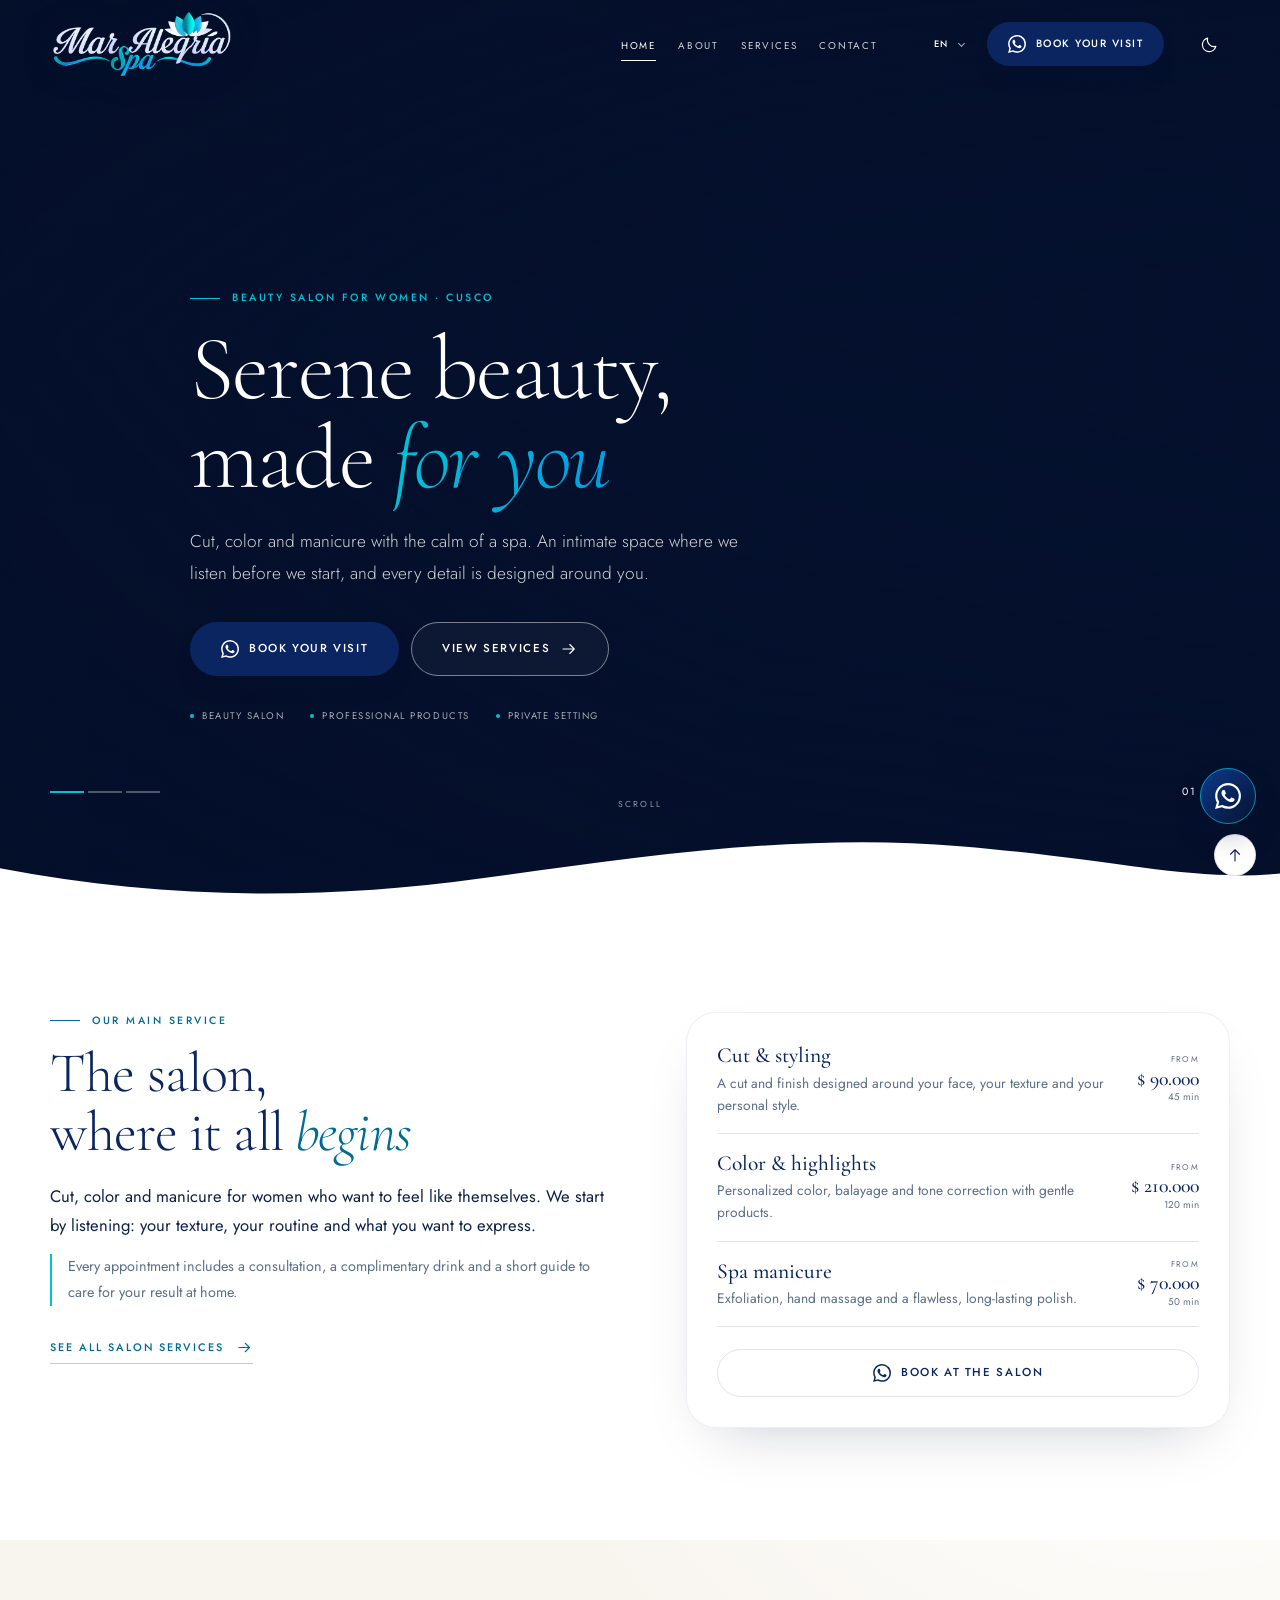
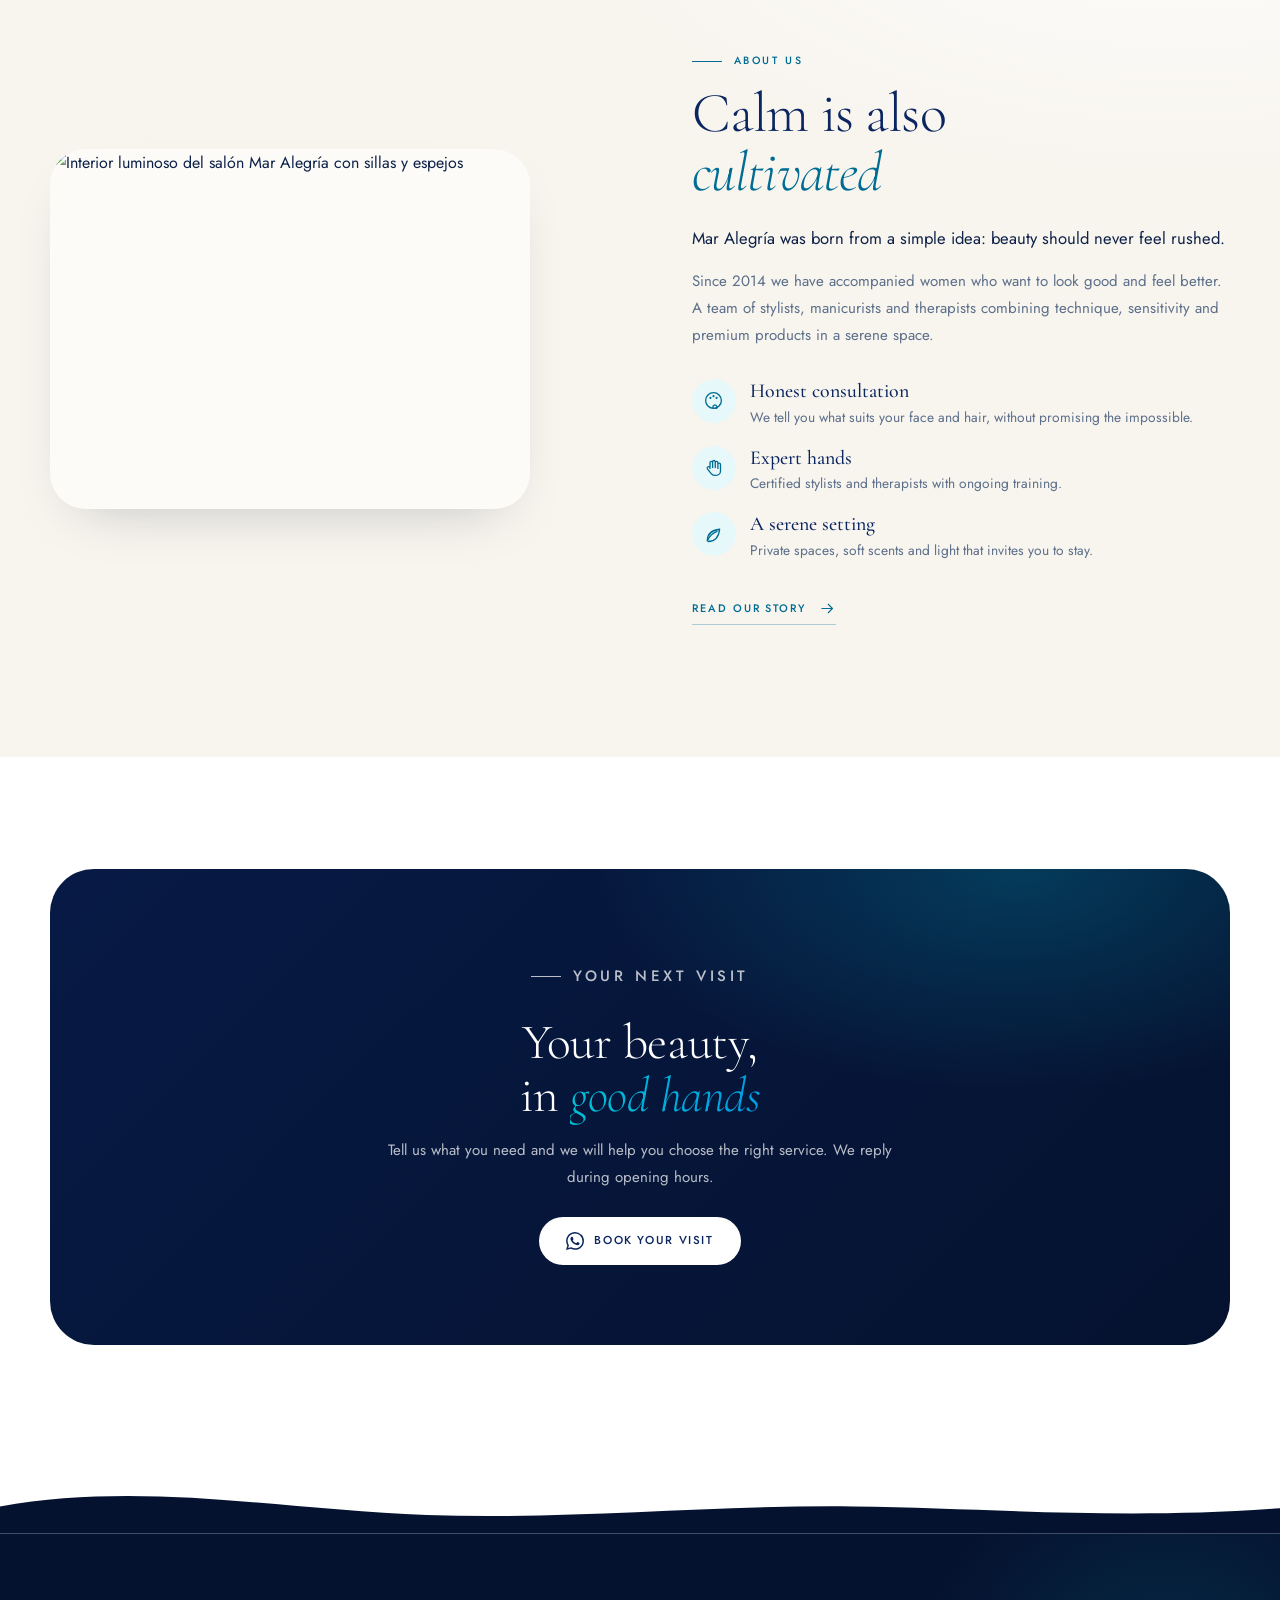
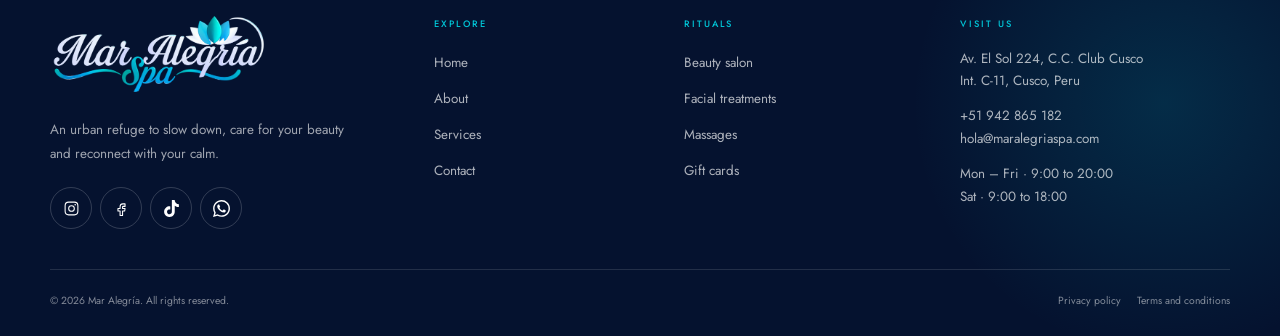
==== index.html @ 48a88f1f "v0.1" ====
<!DOCTYPE html>
<html lang="es" data-theme="light">
<head>
  <meta charset="UTF-8">
  <meta name="viewport" content="width=device-width, initial-scale=1">
  <meta name="theme-color" content="#ffffff">
  <title data-i18n="meta.home.title">Mar Alegría · Salón de belleza y spa para mujeres en Cusco</title>
  <meta name="description" data-i18n-attr="content:meta.home.desc" content="Salón de belleza para mujeres: corte, color, manicura, faciales y masajes en un espacio íntimo y sereno en Cusco. Reserva tu cita por WhatsApp.">
  <meta property="og:title" content="Mar Alegría · Salón de belleza y spa">
  <meta property="og:description" content="Corte, color, manicura y rituales de spa en un espacio íntimo para mujeres. Reserva tu cita.">
  <meta property="og:type" content="website">
  <meta property="og:image" content="https://images.pexels.com/photos/5605024/pexels-photo-5605024.jpeg?auto=compress&amp;cs=tinysrgb&amp;w=1200">
  <link rel="icon" href="assets/img/favicon.svg" type="image/svg+xml">
  <link rel="apple-touch-icon" href="assets/img/favicon.svg">

  <link rel="preconnect" href="https://fonts.googleapis.com">
  <link rel="preconnect" href="https://fonts.gstatic.com" crossorigin>
  <link rel="preconnect" href="https://images.pexels.com">
  <link rel="dns-prefetch" href="https://images.pexels.com">
  <link href="https://fonts.googleapis.com/css2?family=Cormorant+Garamond:ital,wght@0,300;0,400;0,500;0,600;1,300;1,400&family=Jost:wght@300;400;500;600&display=swap" rel="stylesheet">

  <link rel="preload" as="image"
        href="https://images.pexels.com/photos/5605024/pexels-photo-5605024.jpeg?auto=compress&amp;cs=tinysrgb&amp;w=1280"
        imagesrcset="https://images.pexels.com/photos/5605024/pexels-photo-5605024.jpeg?auto=compress&amp;cs=tinysrgb&amp;w=800 800w, https://images.pexels.com/photos/5605024/pexels-photo-5605024.jpeg?auto=compress&amp;cs=tinysrgb&amp;w=1280 1280w, https://images.pexels.com/photos/5605024/pexels-photo-5605024.jpeg?auto=compress&amp;cs=tinysrgb&amp;w=1920 1920w"
        imagesizes="100vw">

  <link rel="stylesheet" href="assets/css/styles.css">
  <script>
    (function () {
      try {
        var stored = localStorage.getItem('ma-theme');
        var theme = stored || (window.matchMedia('(prefers-color-scheme: dark)').matches ? 'dark' : 'light');
        document.documentElement.dataset.theme = theme;
        document.documentElement.style.colorScheme = theme;
      } catch (e) {}
      try {
        var lang = localStorage.getItem('ma-lang');
        if (!lang) {
          var nav = (navigator.language || 'es').slice(0, 2).toLowerCase();
          lang = nav === 'en' ? 'en' : nav === 'pt' ? 'pt' : 'es';
        }
        document.documentElement.lang = lang;
      } catch (e) {}
    })();
  </script>
  <script src="assets/js/i18n.js" defer></script>
  <script src="assets/js/main.js" defer></script>
</head>
<body data-page="home">
  <a class="skip-link" href="#contenido" data-i18n="skip">Saltar al contenido</a>

  <!-- Sprite de iconos -->
  <svg class="svg-sprite" aria-hidden="true" focusable="false" xmlns="http://www.w3.org/2000/svg">
    <symbol id="i-arrow" viewBox="0 0 24 24"><path d="M4 12h15m-6-6 6 6-6 6"/></symbol>
    <symbol id="i-arrow-up" viewBox="0 0 24 24"><path d="M12 20V5m-6 6 6-6 6 6"/></symbol>
    <symbol id="i-arrow-up-right" viewBox="0 0 24 24"><path d="M7 17 17 7M8 7h9v9"/></symbol>
    <symbol id="i-whatsapp" viewBox="0 0 24 24"><path fill="currentColor" stroke="none" d="M17.47 14.38c-.3-.15-1.76-.87-2.03-.97-.27-.1-.47-.15-.67.15-.2.3-.77.97-.94 1.16-.17.2-.35.22-.64.08-.3-.15-1.26-.46-2.4-1.48-.88-.79-1.48-1.76-1.65-2.06-.17-.3-.02-.46.13-.6.13-.14.3-.35.45-.52.15-.18.2-.3.3-.5.1-.2.05-.37-.03-.52-.07-.15-.67-1.61-.92-2.2-.24-.58-.49-.5-.67-.51h-.57c-.2 0-.52.07-.8.37-.27.3-1.04 1.02-1.04 2.48 0 1.46 1.07 2.87 1.22 3.07.15.2 2.1 3.2 5.08 4.49.71.3 1.26.49 1.69.62.71.23 1.36.2 1.87.12.57-.09 1.76-.72 2-1.41.25-.7.25-1.29.18-1.42-.08-.12-.28-.2-.57-.34M12.05 21.8h-.01a9.87 9.87 0 0 1-5.03-1.38l-.36-.21-3.74.98 1-3.65-.24-.37a9.86 9.86 0 0 1-1.51-5.26c0-5.45 4.44-9.89 9.89-9.89 2.64 0 5.12 1.03 6.99 2.9a9.82 9.82 0 0 1 2.89 6.99c0 5.45-4.44 9.89-9.88 9.89m8.41-18.3A11.8 11.8 0 0 0 12.05 0C5.5 0 .16 5.33.16 11.89c0 2.1.55 4.14 1.59 5.95L.06 24l6.3-1.65a11.88 11.88 0 0 0 5.69 1.45h.01c6.55 0 11.89-5.34 11.89-11.9 0-3.18-1.23-6.17-3.48-8.41Z"/></symbol>
    <symbol id="i-instagram" viewBox="0 0 24 24"><rect x="3" y="3" width="18" height="18" rx="5"/><circle cx="12" cy="12" r="4"/><circle cx="17.2" cy="6.8" r="1.1" fill="currentColor" stroke="none"/></symbol>
    <symbol id="i-facebook" viewBox="0 0 24 24"><path d="M14 9h3V5.5h-3c-2.2 0-4 1.8-4 4V12H7v3.5h3V22h3.5v-6.5h3l.5-3.5h-3.5V9.8c0-.5.4-.8 1-.8Z"/></symbol>
    <symbol id="i-tiktok" viewBox="0 0 24 24"><path fill="currentColor" stroke="none" d="M12.53.02C13.84 0 15.14.01 16.44 0c.08 1.53.63 3.09 1.75 4.17 1.12 1.11 2.7 1.62 4.24 1.79v4.03c-1.44-.05-2.89-.35-4.2-.97-.57-.26-1.1-.59-1.62-.93-.01 2.92.01 5.84-.02 8.75-.08 1.4-.54 2.79-1.35 3.94-1.31 1.92-3.58 3.17-5.91 3.21-1.43.08-2.86-.31-4.08-1.03-2.02-1.19-3.44-3.37-3.65-5.71-.02-.5-.03-1-.01-1.49.18-1.9 1.12-3.72 2.58-4.96 1.66-1.44 3.98-2.13 6.15-1.72.02 1.48-.04 2.96-.04 4.44-.99-.32-2.15-.23-3.02.37-.63.41-1.11 1.04-1.36 1.75-.21.51-.15 1.07-.14 1.61.24 1.64 1.82 3.02 3.5 2.87 1.12-.01 2.19-.66 2.77-1.61.19-.33.4-.67.41-1.06.1-1.79.06-3.57.07-5.36.01-4.03-.01-8.05.02-12.07z"/></symbol>
    <symbol id="i-pin" viewBox="0 0 24 24"><path d="M12 21s7-5.3 7-11a7 7 0 1 0-14 0c0 5.7 7 11 7 11Z"/><circle cx="12" cy="10" r="2.5"/></symbol>
    <symbol id="i-clock" viewBox="0 0 24 24"><circle cx="12" cy="12" r="9"/><path d="M12 7v5l3.5 2"/></symbol>
    <symbol id="i-phone" viewBox="0 0 24 24"><path d="M22 16.92v3a2 2 0 0 1-2.18 2 19.8 19.8 0 0 1-8.63-3.07 19.5 19.5 0 0 1-6-6A19.8 19.8 0 0 1 2.12 4.2 2 2 0 0 1 4.11 2h3a2 2 0 0 1 2 1.72c.13.96.36 1.9.7 2.81a2 2 0 0 1-.45 2.11L8.09 9.91a16 16 0 0 0 6 6l1.27-1.27a2 2 0 0 1 2.11-.45c.91.34 1.85.57 2.81.7A2 2 0 0 1 22 16.92Z"/></symbol>
    <symbol id="i-mail" viewBox="0 0 24 24"><rect x="3" y="5" width="18" height="14" rx="2"/><path d="m3 7 9 6 9-6"/></symbol>
    <symbol id="i-check" viewBox="0 0 24 24"><path d="m4 12.5 5 5L20 6.5"/></symbol>
    <symbol id="i-sparkle" viewBox="0 0 24 24"><path d="M12 3c.6 4.8 4.2 8.4 9 9-4.8.6-8.4 4.2-9 9-.6-4.8-4.2-8.4-9-9 4.8-.6 8.4-4.2 9-9Z"/></symbol>
    <symbol id="i-lotus" viewBox="0 0 24 24"><path d="M12 20c-3.4 0-6.3-2-7.6-4.8 1.9-.3 3.6.2 5 1.4-1-3-.6-5.7 1-8.1.9 1.6 1.5 3.3 1.8 5.2.3-1.9.9-3.6 1.8-5.2 1.6 2.4 2 5.1 1 8.1 1.4-1.2 3.1-1.7 5-1.4C18.3 18 15.4 20 12 20Z"/><path d="M12 20v-3"/></symbol>
    <symbol id="i-stones" viewBox="0 0 24 24"><ellipse cx="12" cy="17.5" rx="8" ry="3"/><ellipse cx="12" cy="12" rx="5.8" ry="2.4"/><ellipse cx="12.4" cy="7" rx="3.8" ry="1.9"/></symbol>
    <symbol id="i-waves" viewBox="0 0 24 24"><path d="M3 9c2.3-2 4.6-2 7 0s4.7 2 7 0 4-2 4-2M3 15c2.3-2 4.6-2 7 0s4.7 2 7 0 4-2 4-2"/></symbol>
    <symbol id="i-face" viewBox="0 0 24 24"><circle cx="12" cy="12" r="8.5"/><path d="M8.5 10.5c.5-.6 1.5-.6 2 0M13.5 10.5c.5-.6 1.5-.6 2 0M9 14.8c1.8 1.4 4.2 1.4 6 0"/></symbol>
    <symbol id="i-leaf" viewBox="0 0 24 24"><path d="M5 19C5 12 10 7 19 6c-1 9-6 14-13 14"/><path d="M5 19c3-6 7-9 11-10.5"/></symbol>
    <symbol id="i-hand" viewBox="0 0 24 24"><path d="M8 13V6.5a1.5 1.5 0 0 1 3 0V12m0-6.5a1.5 1.5 0 0 1 3 0V12m0-5.5a1.5 1.5 0 0 1 3 0V13m0-4.5a1.5 1.5 0 0 1 3 0V16a5 5 0 0 1-5 5h-1.5a5.5 5.5 0 0 1-4.4-2.2L5 13.5a1.7 1.7 0 0 1 2.6-2.1L8 12"/></symbol>
    <symbol id="i-scissors" viewBox="0 0 24 24"><circle cx="6" cy="6" r="2.5"/><circle cx="6" cy="18" r="2.5"/><path d="M8.2 7.5 20 19M20 5 8.2 16.5"/></symbol>
    <symbol id="i-bottle" viewBox="0 0 24 24"><path d="M10 3h4v5h-4z"/><path d="M8 10c0-1.1.9-2 2-2h4c1.1 0 2 .9 2 2v8a3 3 0 0 1-3 3h-2a3 3 0 0 1-3-3z"/><path d="M10.5 14h3"/></symbol>
    <symbol id="i-palette" viewBox="0 0 24 24"><circle cx="12" cy="12" r="9"/><circle cx="8.5" cy="9" r="1.2" fill="currentColor" stroke="none"/><circle cx="12" cy="7" r="1.2" fill="currentColor" stroke="none"/><circle cx="15.5" cy="9" r="1.2" fill="currentColor" stroke="none"/><path d="M12 21c-1.4-1.2-.6-3 .6-3.6 1.4-.7 2.9.3 3.4 1.6.6 1.6-.6 2-1.5 2"/></symbol>
    <symbol id="i-sun" viewBox="0 0 24 24"><circle cx="12" cy="12" r="4.2"/><path d="M12 2v2.4M12 19.6V22M2 12h2.4M19.6 12H22M4.9 4.9l1.7 1.7M17.4 17.4l1.7 1.7M19.1 4.9l-1.7 1.7M6.6 17.4l-1.7 1.7"/></symbol>
    <symbol id="i-moon" viewBox="0 0 24 24"><path d="M20 14.4A8.6 8.6 0 0 1 9.6 4 8.6 8.6 0 1 0 20 14.4Z"/></symbol>
  </svg>

  <header class="site-header" id="siteHeader">
    <div class="container header__inner">
      <a class="brand" href="index.html" aria-label="Mar Alegría Spa">
        <img class="brand__logo brand__logo--color" src="assets/img/logo.png" alt="Mar Alegría Spa" width="600" height="209" decoding="async" fetchpriority="high">
        <img class="brand__logo brand__logo--light" src="assets/img/logo-light.png" alt="" width="600" height="209" decoding="async" fetchpriority="high">
      </a>

      <nav class="nav" aria-label="Navegación principal" data-i18n-attr="aria-label:nav.main">
        <ul class="nav__list">
          <li><a class="nav__link" href="index.html" aria-current="page" data-i18n="nav.home">Inicio</a></li>
          <li><a class="nav__link" href="nosotros.html" data-i18n="nav.about">Nosotros</a></li>
          <li><a class="nav__link" href="servicios.html" data-i18n="nav.services">Servicios</a></li>
          <li><a class="nav__link" href="contacto.html" data-i18n="nav.contact">Contacto</a></li>
        </ul>
        <div class="header__tools">
          <label class="lang header__lang">
            <span class="sr-only" data-i18n="nav.language">Idioma</span>
            <select class="js-lang" data-i18n-attr="aria-label:nav.language" aria-label="Idioma">
              <option value="es" lang="es">ES</option>
              <option value="en" lang="en">EN</option>
              <option value="pt" lang="pt">PT</option>
            </select>
          </label>
          <a class="btn btn--primary btn--sm nav__cta js-wa" href="https://wa.me/51942865182" target="_blank" rel="noopener">
            <svg class="icon" aria-hidden="true"><use href="#i-whatsapp"></use></svg>
            <span data-i18n="cta.book">Reserva tu cita</span>
          </a>
        </div>
      </nav>

      <div class="header__actions">
        <button class="icon-btn js-theme" type="button" aria-pressed="false" aria-label="Cambiar a modo oscuro">
          <svg class="icon theme-icon theme-icon--moon" aria-hidden="true"><use href="#i-moon"></use></svg>
          <svg class="icon theme-icon theme-icon--sun" aria-hidden="true"><use href="#i-sun"></use></svg>
        </button>
        <button class="nav-toggle" id="navToggle" type="button" aria-expanded="false" aria-controls="mobileMenu" aria-label="Abrir menú">
          <span class="nav-toggle__box" aria-hidden="true"><span></span><span></span><span></span></span>
        </button>
      </div>
    </div>
  </header>

  <div class="mobile-menu" id="mobileMenu" aria-hidden="true">
    <div class="container mobile-menu__inner">
      <nav aria-label="Navegación móvil" data-i18n-attr="aria-label:nav.mobile">
        <ul class="mobile-menu__list">
          <li><a href="index.html" aria-current="page"><span>01</span><span data-i18n="nav.home">Inicio</span></a></li>
          <li><a href="nosotros.html"><span>02</span><span data-i18n="nav.about">Nosotros</span></a></li>
          <li><a href="servicios.html"><span>03</span><span data-i18n="nav.services">Servicios</span></a></li>
          <li><a href="contacto.html"><span>04</span><span data-i18n="nav.contact">Contacto</span></a></li>
        </ul>
      </nav>
      <div class="mobile-menu__footer">
        <a class="btn btn--light btn--block js-wa" href="https://wa.me/51942865182" target="_blank" rel="noopener">
          <svg class="icon" aria-hidden="true"><use href="#i-whatsapp"></use></svg>
          <span data-i18n="cta.book">Reserva tu cita</span>
        </a>
        <a class="mobile-menu__phone" href="tel:+51942865182">+51 942 865 182</a>
        <div class="socials socials--light">
          <a href="https://www.instagram.com/maralegriaspa/" target="_blank" rel="noopener" data-i18n-attr="aria-label:social.instagram" aria-label="Instagram de Mar Alegría"><svg class="icon" aria-hidden="true"><use href="#i-instagram"></use></svg></a>
          <a href="https://www.facebook.com/maralegria.spa" target="_blank" rel="noopener" data-i18n-attr="aria-label:social.facebook" aria-label="Facebook de Mar Alegría"><svg class="icon" aria-hidden="true"><use href="#i-facebook"></use></svg></a>
          <a href="https://www.tiktok.com/@maralegriaspa" target="_blank" rel="noopener" data-i18n-attr="aria-label:social.tiktok" aria-label="TikTok de Mar Alegría"><svg class="icon" aria-hidden="true"><use href="#i-tiktok"></use></svg></a>
          <a class="js-wa" href="https://wa.me/51942865182" target="_blank" rel="noopener" data-i18n-attr="aria-label:social.whatsapp" aria-label="WhatsApp de Mar Alegría"><svg class="icon" aria-hidden="true"><use href="#i-whatsapp"></use></svg></a>
        </div>
        <div class="mobile-menu__tools">
          <label class="lang">
            <span class="sr-only" data-i18n="nav.language">Idioma</span>
            <select class="js-lang" data-i18n-attr="aria-label:nav.language" aria-label="Idioma">
              <option value="es" lang="es">ES</option>
              <option value="en" lang="en">EN</option>
              <option value="pt" lang="pt">PT</option>
            </select>
          </label>
        </div>
      </div>
    </div>
  </div>

  <main id="contenido">
    <!-- Hero -->
    <section class="hero" aria-labelledby="heroTitle">
      <div class="hero__media" aria-hidden="true">
        <div class="hero__slide is-active">
          <img src="https://images.pexels.com/photos/5605024/pexels-photo-5605024.jpeg?auto=compress&amp;cs=tinysrgb&amp;w=1280"
               srcset="https://images.pexels.com/photos/5605024/pexels-photo-5605024.jpeg?auto=compress&amp;cs=tinysrgb&amp;w=800 800w, https://images.pexels.com/photos/5605024/pexels-photo-5605024.jpeg?auto=compress&amp;cs=tinysrgb&amp;w=1280 1280w, https://images.pexels.com/photos/5605024/pexels-photo-5605024.jpeg?auto=compress&amp;cs=tinysrgb&amp;w=1920 1920w"
               sizes="100vw" width="1920" height="1281" alt="" fetchpriority="high" decoding="async">
        </div>
        <div class="hero__slide hero__slide--right">
          <img src="https://images.pexels.com/photos/3985329/pexels-photo-3985329.jpeg?auto=compress&amp;cs=tinysrgb&amp;w=1280"
               srcset="https://images.pexels.com/photos/3985329/pexels-photo-3985329.jpeg?auto=compress&amp;cs=tinysrgb&amp;w=800 800w, https://images.pexels.com/photos/3985329/pexels-photo-3985329.jpeg?auto=compress&amp;cs=tinysrgb&amp;w=1280 1280w, https://images.pexels.com/photos/3985329/pexels-photo-3985329.jpeg?auto=compress&amp;cs=tinysrgb&amp;w=1920 1920w"
               sizes="100vw" width="1920" height="1280" alt="" loading="lazy" decoding="async">
        </div>
        <div class="hero__slide">
          <img src="https://images.pexels.com/photos/3757657/pexels-photo-3757657.jpeg?auto=compress&amp;cs=tinysrgb&amp;w=1280"
               srcset="https://images.pexels.com/photos/3757657/pexels-photo-3757657.jpeg?auto=compress&amp;cs=tinysrgb&amp;w=800 800w, https://images.pexels.com/photos/3757657/pexels-photo-3757657.jpeg?auto=compress&amp;cs=tinysrgb&amp;w=1280 1280w, https://images.pexels.com/photos/3757657/pexels-photo-3757657.jpeg?auto=compress&amp;cs=tinysrgb&amp;w=1920 1920w"
               sizes="100vw" width="1920" height="1280" alt="" loading="lazy" decoding="async">
        </div>
      </div>
      <div class="hero__overlay" aria-hidden="true"></div>

      <div class="container hero__content">
        <p class="eyebrow eyebrow--light" data-i18n="home.eyebrow">Salón de belleza para mujeres · Cusco</p>
        <h1 class="hero__title" id="heroTitle" data-i18n-html="home.titleHtml">Belleza serena,<br>hecha <em>a tu medida</em></h1>
        <p class="hero__lead" data-i18n="home.lead">Corte, color y manicura con la calma de un spa. Un espacio íntimo donde te escuchamos antes de empezar y cada detalle está pensado para ti.</p>
        <div class="hero__actions">
          <a class="btn btn--primary btn--lg js-wa" href="https://wa.me/51942865182" target="_blank" rel="noopener">
            <svg class="icon" aria-hidden="true"><use href="#i-whatsapp"></use></svg>
            <span data-i18n="cta.book">Reserva tu cita</span>
          </a>
          <a class="btn btn--ghost btn--lg" href="servicios.html">
            <span data-i18n="cta.services">Ver servicios</span>
            <svg class="icon" aria-hidden="true"><use href="#i-arrow"></use></svg>
          </a>
        </div>
        <ul class="hero__meta" data-i18n-attr="aria-label:home.metaLabel" aria-label="Nuestros pilares">
          <li data-i18n="home.meta1">Salón de belleza</li>
          <li data-i18n="home.meta2">Productos profesionales</li>
          <li data-i18n="home.meta3">Ambiente privado</li>
        </ul>
      </div>

      <div class="hero__footer">
        <div class="container hero__footer-inner">
          <div class="hero__dots" role="group" data-i18n-attr="aria-label:hero.dotsLabel" aria-label="Seleccionar imagen de portada">
            <button class="hero__dot is-active" type="button" data-slide-to="0" aria-current="true" data-i18n-attr="aria-label:hero.slide1" aria-label="Ver imagen 1 de 3"><span></span></button>
            <button class="hero__dot" type="button" data-slide-to="1" aria-current="false" data-i18n-attr="aria-label:hero.slide2" aria-label="Ver imagen 2 de 3"><span></span></button>
            <button class="hero__dot" type="button" data-slide-to="2" aria-current="false" data-i18n-attr="aria-label:hero.slide3" aria-label="Ver imagen 3 de 3"><span></span></button>
          </div>
          <p class="hero__count" aria-hidden="true"><span id="heroCurrent">01</span><span class="hero__count-sep">/</span>03</p>
        </div>
      </div>

      <a class="hero__scroll" href="#salon" data-i18n="hero.scroll">Desliza</a>

      <div class="hero__wave" aria-hidden="true">
        <svg viewBox="0 0 1440 90" preserveAspectRatio="none"><path class="wave__fill" d="M0 52c180 36 360 38 540 12 180-26 360-54 540-38 180 16 260 42 360 32v32H0Z"/></svg>
      </div>
    </section>

    <!-- El salón (servicio principal) -->
    <section class="section salon" id="salon" aria-labelledby="salonTitle">
      <div class="container salon__grid">
        <div class="salon__body reveal">
          <p class="eyebrow" data-i18n="home.salonEyebrow">Nuestro servicio principal</p>
          <h2 class="section-title" id="salonTitle" data-i18n-html="home.salonTitleHtml">El salón,<br>donde todo <em>empieza</em></h2>
          <p class="about__lead" data-i18n="home.salonLead">Corte, color y manicura pensados para mujeres que quieren sentirse ellas mismas. Empezamos escuchando: tu textura, tu rutina y lo que quieres proyectar.</p>
          <p class="salon__note" data-i18n="home.salonNote">Cada cita incluye diagnóstico, bebida de cortesía y una breve guía para cuidar tu resultado en casa.</p>
          <a class="link-arrow" href="servicios.html#salon">
            <span data-i18n="home.salonLink">Ver todos los servicios del salón</span>
            <svg class="icon" aria-hidden="true"><use href="#i-arrow"></use></svg>
          </a>
        </div>

        <div class="salon__menu reveal">
          <div class="menu-list">
            <article class="menu-item">
              <h3 data-i18n="svc.corte.name">Corte &amp; styling</h3>
              <p data-i18n="svc.corte.desc">Diseño de corte y peinado según tu rostro, tu textura y tu estilo personal.</p>
              <div class="price">
                <span class="price__label" data-i18n="price.from">Desde</span>
                <span class="price__value">$ 90.000</span>
                <span class="price__time">45 min</span>
              </div>
            </article>
            <article class="menu-item">
              <h3 data-i18n="svc.color.name">Color &amp; mechas</h3>
              <p data-i18n="svc.color.desc">Coloración personalizada, balayage y corrección de tono con productos de baja agresión.</p>
              <div class="price">
                <span class="price__label" data-i18n="price.from">Desde</span>
                <span class="price__value">$ 210.000</span>
                <span class="price__time">120 min</span>
              </div>
            </article>
            <article class="menu-item">
              <h3 data-i18n="svc.manicura.name">Manicura spa</h3>
              <p data-i18n="svc.manicura.desc">Exfoliación, masaje de manos y esmaltado impecable con acabado duradero.</p>
              <div class="price">
                <span class="price__label" data-i18n="price.from">Desde</span>
                <span class="price__value">$ 70.000</span>
                <span class="price__time">50 min</span>
              </div>
            </article>
          </div>
          <a class="btn btn--outline btn--block salon__cta js-wa" href="https://wa.me/51942865182" target="_blank" rel="noopener">
            <svg class="icon" aria-hidden="true"><use href="#i-whatsapp"></use></svg>
            <span data-i18n="cta.bookShort">Reservar en el salón</span>
          </a>
        </div>
      </div>
    </section>

    <!-- Nosotros (resumen) -->
    <section class="section about section--sand" aria-labelledby="aboutTitle">
      <div class="container about__grid">
        <div class="about__media reveal">
          <figure class="about__figure about__figure--soft">
            <img src="https://images.pexels.com/photos/7195805/pexels-photo-7195805.jpeg?auto=compress&amp;cs=tinysrgb&amp;w=1200"
                 srcset="https://images.pexels.com/photos/7195805/pexels-photo-7195805.jpeg?auto=compress&amp;cs=tinysrgb&amp;w=700 700w, https://images.pexels.com/photos/7195805/pexels-photo-7195805.jpeg?auto=compress&amp;cs=tinysrgb&amp;w=1200 1200w"
                 sizes="(min-width: 900px) 46vw, 90vw" width="1200" height="800" loading="lazy" decoding="async"
                 alt="Interior luminoso del salón Mar Alegría con sillas y espejos">
          </figure>
        </div>

        <div class="about__body reveal">
          <p class="eyebrow" data-i18n="home.aboutEyebrow">Nosotros</p>
          <h2 class="section-title" id="aboutTitle" data-i18n-html="home.aboutTitleHtml">La calma también<br><em>se cultiva</em></h2>
          <p class="about__lead" data-i18n="home.aboutLead">Mar Alegría nace de una idea sencilla: la belleza no debería ser un trámite apresurado.</p>
          <p data-i18n="home.aboutText">Desde 2014 acompañamos a mujeres que quieren verse bien y sentirse mejor. Un equipo de estilistas, manicuristas y terapeutas que combina técnica, sensibilidad y productos de alta gama en un espacio sereno.</p>

          <ul class="features">
            <li class="feature">
              <span class="feature__icon" aria-hidden="true"><svg class="icon"><use href="#i-palette"></use></svg></span>
              <div>
                <h3 data-i18n="home.tag1Title">Diagnóstico honesto</h3>
                <p data-i18n="home.tag1Text">Te decimos qué favorece a tu rostro y tu cabello, sin prometer lo imposible.</p>
              </div>
            </li>
            <li class="feature">
              <span class="feature__icon" aria-hidden="true"><svg class="icon"><use href="#i-hand"></use></svg></span>
              <div>
                <h3 data-i18n="home.tag2Title">Manos expertas</h3>
                <p data-i18n="home.tag2Text">Estilistas y terapeutas certificadas, con formación continua.</p>
              </div>
            </li>
            <li class="feature">
              <span class="feature__icon" aria-hidden="true"><svg class="icon"><use href="#i-leaf"></use></svg></span>
              <div>
                <h3 data-i18n="home.tag3Title">Un entorno sereno</h3>
                <p data-i18n="home.tag3Text">Espacios privados, aromas suaves y una luz que invita a quedarse.</p>
              </div>
            </li>
          </ul>

          <a class="link-arrow" href="nosotros.html">
            <span data-i18n="home.aboutLink">Conoce nuestra historia</span>
            <svg class="icon" aria-hidden="true"><use href="#i-arrow"></use></svg>
          </a>
        </div>
      </div>
    </section>

    <!-- CTA -->
    <section class="section cta-section" aria-labelledby="ctaTitle">
      <div class="container">
        <div class="cta-panel reveal">
          <p class="eyebrow eyebrow--light eyebrow--center" data-i18n="home.ctaEyebrow">Tu próxima cita</p>
          <h2 id="ctaTitle" data-i18n-html="home.ctaTitleHtml">Tu belleza,<br>en <em>buenas manos</em></h2>
          <p data-i18n="home.ctaText">Cuéntanos qué necesitas y te ayudamos a elegir el servicio ideal. Respondemos dentro del horario de atención.</p>
          <a class="btn btn--light js-wa" href="https://wa.me/51942865182" target="_blank" rel="noopener">
            <svg class="icon" aria-hidden="true"><use href="#i-whatsapp"></use></svg>
            <span data-i18n="cta.book">Reserva tu cita</span>
          </a>
        </div>
      </div>
    </section>
  </main>

  <div class="pre-footer-wave" aria-hidden="true">
    <svg viewBox="0 0 1440 90" preserveAspectRatio="none"><path fill="#05122F" d="M0 58c160-30 320 4 480 10s320-12 480-10 300 16 480 2v30H0Z"/></svg>
  </div>

  <footer class="footer">
    <div class="container footer__grid">
      <div class="footer__brand">
        <a class="brand brand--footer" href="index.html" aria-label="Mar Alegría Spa">
          <img class="brand__logo brand__logo--color" src="assets/img/logo.png" alt="Mar Alegría Spa" width="600" height="209" loading="lazy" decoding="async">
          <img class="brand__logo brand__logo--light" src="assets/img/logo-light.png" alt="" width="600" height="209" loading="lazy" decoding="async">
        </a>
        <p data-i18n="footer.tagline">Un refugio urbano para bajar el ritmo, cuidar tu belleza y reencontrarte con tu calma.</p>
        <div class="socials socials--light">
          <a href="https://www.instagram.com/maralegriaspa/" target="_blank" rel="noopener" data-i18n-attr="aria-label:social.instagram" aria-label="Instagram de Mar Alegría"><svg class="icon" aria-hidden="true"><use href="#i-instagram"></use></svg></a>
          <a href="https://www.facebook.com/maralegria.spa" target="_blank" rel="noopener" data-i18n-attr="aria-label:social.facebook" aria-label="Facebook de Mar Alegría"><svg class="icon" aria-hidden="true"><use href="#i-facebook"></use></svg></a>
          <a href="https://www.tiktok.com/@maralegriaspa" target="_blank" rel="noopener" data-i18n-attr="aria-label:social.tiktok" aria-label="TikTok de Mar Alegría"><svg class="icon" aria-hidden="true"><use href="#i-tiktok"></use></svg></a>
          <a class="js-wa" href="https://wa.me/51942865182" target="_blank" rel="noopener" data-i18n-attr="aria-label:social.whatsapp" aria-label="WhatsApp de Mar Alegría"><svg class="icon" aria-hidden="true"><use href="#i-whatsapp"></use></svg></a>
        </div>
      </div>

      <nav class="footer__col" aria-label="Explorar" data-i18n-attr="aria-label:footer.exploreLabel">
        <h3 data-i18n="footer.explore">Explorar</h3>
        <ul>
          <li><a href="index.html" data-i18n="nav.home">Inicio</a></li>
          <li><a href="nosotros.html" data-i18n="nav.about">Nosotros</a></li>
          <li><a href="servicios.html" data-i18n="nav.services">Servicios</a></li>
          <li><a href="contacto.html" data-i18n="nav.contact">Contacto</a></li>
        </ul>
      </nav>

      <nav class="footer__col" aria-label="Rituales" data-i18n-attr="aria-label:footer.ritualsLabel">
        <h3 data-i18n="footer.rituals">Rituales</h3>
        <ul>
          <li><a href="servicios.html#salon" data-i18n="cat.salon">Salón de belleza</a></li>
          <li><a href="servicios.html#faciales" data-i18n="cat.facial">Tratamientos faciales</a></li>
          <li><a href="servicios.html#masajes" data-i18n="cat.massage">Masajes</a></li>
          <li><a class="js-wa" href="https://wa.me/51942865182" target="_blank" rel="noopener" data-i18n="footer.gifts">Tarjetas de regalo</a></li>
        </ul>
      </nav>

      <div class="footer__col footer__contact">
        <h3 data-i18n="footer.visit">Visítanos</h3>
        <p data-i18n-html="footer.addressHtml">Av. El Sol 224, C.C. Club Cusco<br>Int. C-11, Cusco, Perú</p>
        <p><a href="tel:+51942865182">+51 942 865 182</a><br><a href="mailto:hola@maralegriaspa.com">hola@maralegriaspa.com</a></p>
        <p data-i18n-html="footer.hoursHtml">Lun – Vie · 9:00 a 20:00<br>Sáb · 9:00 a 18:00</p>
      </div>
    </div>

    <div class="container footer__bottom">
      <p>© <span id="year">2026</span> Mar Alegría. <span data-i18n="footer.rights">Todos los derechos reservados.</span></p>
      <ul>
        <li><a href="#" data-i18n="footer.privacy">Política de privacidad</a></li>
        <li><a href="#" data-i18n="footer.terms">Términos y condiciones</a></li>
      </ul>
    </div>
  </footer>

  <div class="float-actions">
    <a class="fab js-wa" href="https://wa.me/51942865182" target="_blank" rel="noopener" data-i18n-attr="aria-label:cta.bookWhatsapp" aria-label="Reserva tu cita por WhatsApp">
      <span class="fab__pulse" aria-hidden="true"></span>
      <svg class="icon" aria-hidden="true"><use href="#i-whatsapp"></use></svg>
      <span class="fab__label" aria-hidden="true" data-i18n="cta.book">Reserva tu cita</span>
    </a>
    <button class="to-top" id="toTop" type="button" data-i18n-attr="aria-label:cta.top" aria-label="Volver arriba">
      <svg class="icon" aria-hidden="true"><use href="#i-arrow-up"></use></svg>
    </button>
  </div>
</body>
</html>
---- assets/css/styles.css ----
/* =========================================================
   Mar Alegría — Salón de belleza & spa
   Hoja de estilos principal
   Temas claro/oscuro · Mobile-first · Sin dependencias
   ========================================================= */

/* -----------------------------
   Tokens · tema claro
   ----------------------------- */
:root {
  --white: #ffffff;
  --sand-25: #fcfbf8;
  --sand-50: #f8f5ef;
  --sand-100: #f1ebe2;
  --sand-200: #e3d9ca;
  --navy-900: #05122f;
  --navy-800: #071a45;
  --navy: #0a2560;
  --navy-600: #0c3a8c;
  --royal: #0b3fa8;
  --azure: #009fe3;
  --cyan: #00c2d4;
  --cyan-300: #7fe8ef;
  --cyan-soft: #e6f8fa;
  --teal-ink: #006c93;

  /* Semánticos */
  --bg: #ffffff;
  --bg-soft: var(--sand-50);
  --surface: #ffffff;
  --surface-2: var(--sand-25);
  --field: #ffffff;
  --heading: var(--navy);
  --text: #0e2148;
  --text-muted: #5c6f8a;
  --line: rgba(10, 37, 96, 0.12);
  --line-soft: rgba(10, 37, 96, 0.07);
  --header-bg: rgba(255, 255, 255, 0.95);
  --accent: var(--teal-ink);
  --place: #98a7bd;

  --btn-bg: var(--navy);
  --btn-text: #ffffff;
  --btn-bg-hover: var(--navy-600);
  --pill-bg: var(--navy);
  --pill-text: #ffffff;

  --serif: "Cormorant Garamond", Georgia, "Times New Roman", serif;
  --sans: "Jost", "Segoe UI", system-ui, -apple-system, sans-serif;

  --container: 1180px;
  --header-h: 76px;
  --radius-sm: 14px;
  --radius: 24px;
  --radius-lg: 40px;
  --shadow-soft: 0 24px 60px -32px rgba(5, 18, 47, 0.28);
  --ease: cubic-bezier(0.22, 0.61, 0.36, 1);
}

/* -----------------------------
   Tokens · tema oscuro
   ----------------------------- */
[data-theme="dark"] {
  color-scheme: dark;

  --bg: #05122f;
  --bg-soft: #071736;
  --surface: #0a1f45;
  --surface-2: #081a3b;
  --field: #0b2148;
  --heading: #f5f9ff;
  --text: #e8f0fb;
  --text-muted: #a3b6d4;
  --line: rgba(255, 255, 255, 0.16);
  --line-soft: rgba(255, 255, 255, 0.09);
  --header-bg: rgba(5, 18, 47, 0.96);
  --accent: #5fdcea;
  --teal-ink: #5fdcea;
  --cyan-soft: rgba(43, 213, 227, 0.12);
  --place: #8fa5c4;

  --btn-bg: #2bd5e3;
  --btn-text: #03122e;
  --btn-bg-hover: #8cebf3;
  --pill-bg: #2bd5e3;
  --pill-text: #03122e;

  --shadow-soft: 0 30px 70px -34px rgba(0, 0, 0, 0.7);
}

/* -----------------------------
   Reset & base
   ----------------------------- */
*,
*::before,
*::after { box-sizing: border-box; }

html {
  -webkit-text-size-adjust: 100%;
  scroll-behavior: smooth;
  background: var(--bg);
}

body {
  margin: 0;
  font-family: var(--sans);
  font-size: 1rem;
  font-weight: 400;
  line-height: 1.7;
  color: var(--text);
  background: var(--bg);
  overflow-x: hidden;
  -webkit-font-smoothing: antialiased;
  text-rendering: optimizeLegibility;
}

body.no-scroll { overflow: hidden; }

img, svg { display: block; max-width: 100%; }
img { height: auto; }
a { color: inherit; text-decoration: none; }
button, input, select, textarea { font: inherit; color: inherit; }
button { border: 0; background: none; cursor: pointer; }
ul, ol { margin: 0; padding: 0; list-style: none; }
h1, h2, h3, h4, p, figure, blockquote { margin: 0; }
em { font-style: italic; }

::selection { background: var(--cyan); color: var(--navy-900); }

:focus-visible {
  outline: 2px solid var(--accent);
  outline-offset: 3px;
}

.hero :focus-visible,
.experience :focus-visible,
.cta-panel :focus-visible,
.footer :focus-visible,
.mobile-menu :focus-visible,
.site-header:not(.is-scrolled) :focus-visible {
  outline-color: var(--cyan);
}

/* Transición suave al cambiar de tema */
.theme-anim,
.theme-anim * {
  transition: background-color 0.32s ease, border-color 0.32s ease,
    color 0.32s ease, fill 0.32s ease, stroke 0.32s ease !important;
}

.svg-sprite {
  position: absolute;
  width: 0;
  height: 0;
  overflow: hidden;
}

.icon {
  width: 1.25em;
  height: 1.25em;
  fill: none;
  stroke: currentColor;
  stroke-width: 1.5;
  stroke-linecap: round;
  stroke-linejoin: round;
  flex: none;
}

.container {
  width: min(calc(100% - 40px), var(--container));
  margin-inline: auto;
}

.section {
  position: relative;
  padding-block: clamp(64px, 9vw, 112px);
}

section[id],
main[id] { scroll-margin-top: calc(var(--header-h) + 16px); }

.section--sand {
  background-color: var(--bg-soft);
  background-image: radial-gradient(900px 460px at 92% -10%, rgba(255, 255, 255, 0.85), transparent 70%);
}
[data-theme="dark"] .section--sand {
  background-image: radial-gradient(900px 460px at 92% -10%, rgba(43, 213, 227, 0.07), transparent 70%);
}

.sr-only {
  position: absolute !important;
  width: 1px;
  height: 1px;
  padding: 0;
  margin: -1px;
  overflow: hidden;
  clip: rect(0 0 0 0);
  white-space: nowrap;
  border: 0;
}

.skip-link {
  position: fixed;
  top: 12px;
  left: 12px;
  z-index: 200;
  padding: 12px 18px;
  border-radius: 999px;
  background: var(--navy);
  color: #fff;
  font-size: 0.8rem;
  letter-spacing: 0.06em;
  transform: translateY(-160%);
  transition: transform 0.3s var(--ease);
}
.skip-link:focus { transform: none; }

/* -----------------------------
   Tipografía & elementos comunes
   ----------------------------- */
.section-title {
  font-family: var(--serif);
  font-size: clamp(2.15rem, 4.4vw, 3.55rem);
  font-weight: 300;
  line-height: 1.05;
  letter-spacing: -0.015em;
  color: var(--heading);
}
.section-title em {
  font-style: italic;
  font-weight: 300;
  color: var(--accent);
}

.eyebrow {
  display: flex;
  align-items: center;
  gap: 12px;
  font-size: 0.66rem;
  font-weight: 500;
  letter-spacing: 0.24em;
  text-transform: uppercase;
  color: var(--accent);
}
.eyebrow::before {
  content: "";
  width: 30px;
  height: 1px;
  background: currentColor;
  flex: none;
}
.eyebrow--light { color: var(--cyan); }
.eyebrow--center { justify-content: center; }

.btn {
  display: inline-flex;
  align-items: center;
  justify-content: center;
  gap: 10px;
  min-height: 48px;
  padding: 14px 26px;
  border: 1px solid transparent;
  border-radius: 999px;
  font-family: var(--sans);
  font-size: 0.72rem;
  font-weight: 500;
  line-height: 1;
  letter-spacing: 0.14em;
  text-transform: uppercase;
  text-align: center;
  transition: transform 0.3s var(--ease), background-color 0.3s, color 0.3s, border-color 0.3s, box-shadow 0.3s;
}
.btn .icon { width: 18px; height: 18px; }
.btn:hover { transform: translateY(-2px); }
.btn:active { transform: translateY(0); }

.btn--primary {
  background: var(--btn-bg);
  color: var(--btn-text);
  box-shadow: 0 14px 28px -18px rgba(5, 18, 47, 0.85);
}
.btn--primary:hover {
  background: var(--btn-bg-hover);
  box-shadow: 0 18px 32px -16px rgba(5, 18, 47, 0.55);
}
[data-theme="dark"] .btn--primary { box-shadow: 0 14px 30px -18px rgba(43, 213, 227, 0.55); }

.btn--light { background: #fff; color: var(--navy); }
.btn--light:hover { background: var(--sand-50); }

.btn--ghost {
  border-color: rgba(255, 255, 255, 0.45);
  background: rgba(255, 255, 255, 0.04);
  color: #fff;
  backdrop-filter: blur(4px);
}
.btn--ghost:hover { background: #fff; border-color: #fff; color: var(--navy); }

.btn--outline { border-color: var(--line); color: var(--heading); background: transparent; }
.btn--outline:hover { background: var(--heading); border-color: var(--heading); color: var(--bg); }

.btn--sm { min-height: 44px; padding: 12px 20px; font-size: 0.66rem; }
.btn--lg { min-height: 54px; padding: 17px 30px; }
.btn--block { width: 100%; }

.link-arrow {
  display: inline-flex;
  align-items: center;
  gap: 12px;
  padding-bottom: 6px;
  border-bottom: 1px solid rgba(0, 108, 147, 0.3);
  font-size: 0.68rem;
  font-weight: 500;
  letter-spacing: 0.18em;
  text-transform: uppercase;
  color: var(--accent);
  transition: gap 0.3s var(--ease), border-color 0.3s;
}
.link-arrow .icon { width: 17px; height: 17px; }
.link-arrow:hover { gap: 18px; border-color: var(--accent); }

/* Olas separadoras */
.wave {
  position: absolute;
  left: 0;
  right: 0;
  bottom: -1px;
  z-index: 2;
  line-height: 0;
  pointer-events: none;
}
.wave svg {
  width: 100%;
  height: clamp(46px, 6vw, 88px);
  display: block;
}
.wave__fill { fill: var(--bg); }
.wave--soft .wave__fill { fill: var(--bg-soft); }
.wave--navy .wave__fill { fill: var(--navy-900); }

/* Revelado al hacer scroll */
.reveal {
  opacity: 0;
  transform: translateY(26px);
  transition: opacity 0.85s var(--ease), transform 0.85s var(--ease);
}
.reveal.is-visible { opacity: 1; transform: none; }

/* -----------------------------
   Header
   ----------------------------- */
.site-header {
  position: fixed;
  inset: 0 0 auto;
  z-index: 100;
  color: #fff;
  transition: background-color 0.4s, color 0.4s, box-shadow 0.4s, backdrop-filter 0.4s;
}
.site-header.is-scrolled,
.site-header--solid {
  background: var(--header-bg);
  color: var(--heading);
  box-shadow: 0 1px 0 var(--line), 0 18px 40px -42px rgba(5, 18, 47, 0.55);
  backdrop-filter: blur(16px);
  -webkit-backdrop-filter: blur(16px);
}
.site-header.is-menu-open {
  background: transparent;
  color: #fff;
  box-shadow: none;
  backdrop-filter: none;
  -webkit-backdrop-filter: none;
}

.header__inner {
  display: flex;
  align-items: center;
  justify-content: space-between;
  gap: 12px;
  height: var(--header-h);
}

.brand {
  display: inline-flex;
  align-items: center;
  color: inherit;
  flex: none;
}
.brand__logo {
  display: block;
  width: auto;
  height: 54px;
  transition: opacity 0.25s var(--ease);
}
.brand__logo--light { display: none; }
.site-header:not(.is-scrolled):not(.is-menu-open):not(.site-header--solid) .brand__logo--light {
  filter: drop-shadow(0 2px 14px rgba(4, 15, 42, 0.55));
}

/* Logotipo claro sobre fondos oscuros */
[data-theme="dark"] .brand__logo--color,
.brand--footer .brand__logo--color,
.site-header:not(.is-scrolled):not(.is-menu-open):not(.site-header--solid) .brand__logo--color {
  display: none;
}
[data-theme="dark"] .brand__logo--light,
.brand--footer .brand__logo--light,
.site-header:not(.is-scrolled):not(.is-menu-open):not(.site-header--solid) .brand__logo--light {
  display: block;
}
.site-header.is-menu-open .brand__logo--color { display: none; }
.site-header.is-menu-open .brand__logo--light { display: block; }

.brand--footer .brand__logo { height: 64px; }

@media (min-width: 640px) {
  .brand__logo { height: 58px; }
}
@media (min-width: 1020px) {
  .brand__logo { height: 64px; }
  .brand--footer .brand__logo { height: 76px; }
}

.header__tools {
  display: flex;
  align-items: center;
  gap: 8px;
  margin-left: 16px;
}

.header__actions {
  display: flex;
  align-items: center;
  gap: 2px;
  margin-left: 6px;
}

.icon-btn {
  display: grid;
  place-items: center;
  width: 42px;
  height: 42px;
  border: 1px solid transparent;
  border-radius: 50%;
  color: inherit;
  transition: background-color 0.25s, border-color 0.25s, transform 0.25s var(--ease);
}
.icon-btn .icon { width: 19px; height: 19px; }
.icon-btn:hover { background: rgba(255, 255, 255, 0.12); }
.site-header.is-scrolled .icon-btn:hover,
.site-header--solid .icon-btn:hover { background: var(--line-soft); }
.icon-btn[aria-pressed="true"] { border-color: currentColor; }

.theme-icon { display: none; }
[data-theme="light"] .theme-icon--moon { display: block; }
[data-theme="dark"] .theme-icon--sun { display: block; }

/* Selector de idioma */
.lang {
  position: relative;
  display: inline-flex;
  align-items: center;
  border-radius: 999px;
  color: inherit;
  transition: background-color 0.25s;
}
.lang:hover { background: rgba(255, 255, 255, 0.12); }
.site-header.is-scrolled .lang:hover,
.site-header--solid .lang:hover,
.mobile-menu__tools .lang:hover { background: var(--line-soft); }
[data-theme="dark"] .mobile-menu__tools .lang:hover { background: rgba(255, 255, 255, 0.1); }

.lang::after {
  content: "";
  position: absolute;
  right: 11px;
  top: 50%;
  width: 5px;
  height: 5px;
  margin-top: -3px;
  border-right: 1px solid currentColor;
  border-bottom: 1px solid currentColor;
  transform: rotate(45deg);
  opacity: 0.65;
  pointer-events: none;
}
.lang select {
  appearance: none;
  -webkit-appearance: none;
  padding: 10px 26px 10px 12px;
  border: 0;
  border-radius: 999px;
  background: transparent;
  color: inherit;
  font-size: 0.58rem;
  font-weight: 500;
  letter-spacing: 0.14em;
  text-transform: uppercase;
  cursor: pointer;
}
.lang select option { color: #0e2148; background: #fff; }
[data-theme="dark"] .lang select option { color: #e8f0fb; background: #0a1f45; }

.header__lang { display: none; }

.nav { display: none; }
.nav__list { display: flex; align-items: center; gap: 22px; }
.nav__link {
  position: relative;
  padding: 8px 0;
  font-size: 0.62rem;
  font-weight: 400;
  letter-spacing: 0.18em;
  text-transform: uppercase;
  opacity: 0.82;
}
.nav__link::after {
  content: "";
  position: absolute;
  left: 0;
  right: 0;
  bottom: 0;
  height: 1px;
  background: currentColor;
  transform: scaleX(0);
  transform-origin: left;
  transition: transform 0.35s var(--ease);
}
.nav__link:hover::after,
.nav__link[aria-current="page"]::after { transform: scaleX(1); }
.nav__link[aria-current="page"] { opacity: 1; }

.nav-toggle {
  display: inline-flex;
  align-items: center;
  justify-content: center;
  width: 46px;
  height: 46px;
  margin-right: -8px;
  border-radius: 50%;
  color: inherit;
}
.nav-toggle__box {
  position: relative;
  display: block;
  width: 24px;
  height: 16px;
}
.nav-toggle__box span {
  position: absolute;
  left: 0;
  width: 100%;
  height: 1.5px;
  background: currentColor;
  transition: transform 0.35s var(--ease), top 0.35s var(--ease), opacity 0.2s;
}
.nav-toggle__box span:nth-child(1) { top: 0; }
.nav-toggle__box span:nth-child(2) { top: 7px; }
.nav-toggle__box span:nth-child(3) { top: 14px; }
.nav-toggle[aria-expanded="true"] span:nth-child(1) { top: 7px; transform: rotate(45deg); }
.nav-toggle[aria-expanded="true"] span:nth-child(2) { opacity: 0; }
.nav-toggle[aria-expanded="true"] span:nth-child(3) { top: 7px; transform: rotate(-45deg); }

/* Menú móvil */
.mobile-menu {
  position: fixed;
  inset: 0;
  z-index: 99;
  padding: calc(var(--header-h) + 18px) 0 30px;
  background:
    radial-gradient(700px 500px at 85% 0%, rgba(0, 194, 212, 0.14), transparent 65%),
    var(--navy-900);
  color: #fff;
  visibility: hidden;
  opacity: 0;
  overflow-y: auto;
  overscroll-behavior: contain;
  transition: opacity 0.4s var(--ease), visibility 0.4s;
}
.mobile-menu.is-open { visibility: visible; opacity: 1; }
.mobile-menu__inner {
  display: flex;
  flex-direction: column;
  justify-content: space-between;
  gap: 28px;
  min-height: 100%;
}
.mobile-menu__list li { border-bottom: 1px solid rgba(255, 255, 255, 0.1); }
.mobile-menu__list a {
  display: flex;
  align-items: baseline;
  gap: 16px;
  padding: 12px 0;
  font-family: var(--serif);
  font-size: clamp(1.7rem, 7vw, 2.3rem);
  font-weight: 300;
  line-height: 1.1;
}
.mobile-menu__list a span {
  font-family: var(--sans);
  font-size: 0.54rem;
  letter-spacing: 0.2em;
  color: var(--cyan);
  opacity: 0.85;
}
.mobile-menu__list a[aria-current="page"] { color: var(--cyan); }
.mobile-menu__footer { display: grid; gap: 16px; padding-top: 6px; }
.mobile-menu__tools {
  display: flex;
  align-items: center;
  justify-content: center;
  gap: 8px;
  padding-bottom: 4px;
}
.mobile-menu__tools .lang { border: 1px solid rgba(255, 255, 255, 0.2); }
.mobile-menu__phone {
  font-size: 0.86rem;
  letter-spacing: 0.12em;
  color: rgba(255, 255, 255, 0.72);
  text-align: center;
}
.mobile-menu__footer .socials { justify-content: center; }

/* -----------------------------
   Hero (inicio)
   ----------------------------- */
.hero {
  position: relative;
  display: flex;
  align-items: flex-end;
  min-height: 100svh;
  padding: calc(var(--header-h) + 44px) 0 150px;
  background: var(--navy-900);
  color: #fff;
  overflow: hidden;
  isolation: isolate;
}
.hero__media,
.hero__overlay {
  position: absolute;
  inset: 0;
}
.hero__media { z-index: 0; }
.hero__slide {
  position: absolute;
  inset: 0;
  opacity: 0;
  transition: opacity 1.6s ease;
}
.hero__slide.is-active { opacity: 1; }
.hero__slide img {
  width: 100%;
  height: 100%;
  object-fit: cover;
  object-position: center 38%;
  transform: scale(1.02);
}
.hero__slide.is-active img { animation: heroZoom 13s ease-out forwards; }
@keyframes heroZoom { to { transform: scale(1.09); } }

.hero__overlay {
  z-index: 1;
  background:
    linear-gradient(180deg, rgba(4, 15, 42, 0.66) 0%, rgba(4, 15, 42, 0.26) 38%, rgba(4, 15, 42, 0.74) 100%),
    linear-gradient(90deg, rgba(4, 15, 42, 0.66) 0%, rgba(4, 15, 42, 0.2) 58%, rgba(4, 15, 42, 0.05) 100%);
}

.hero__content {
  position: relative;
  z-index: 2;
  max-width: 840px;
}
.hero__title {
  margin: 18px 0 22px;
  font-family: var(--serif);
  font-size: clamp(2.95rem, 8.2vw, 5.7rem);
  font-weight: 300;
  line-height: 0.98;
  letter-spacing: -0.02em;
}
.hero__title em,
.experience__quote em,
.cta-panel h2 em {
  font-style: italic;
  background-image: linear-gradient(100deg, var(--cyan) 0%, var(--azure) 92%);
  -webkit-background-clip: text;
  background-clip: text;
  -webkit-text-fill-color: transparent;
  color: var(--cyan);
}
.hero__title em { font-weight: 300; }
.hero__lead {
  max-width: 560px;
  font-size: clamp(0.98rem, 1.2vw, 1.1rem);
  font-weight: 300;
  line-height: 1.85;
  color: rgba(255, 255, 255, 0.82);
}
.hero__actions {
  display: flex;
  flex-wrap: wrap;
  gap: 12px;
  margin-top: 32px;
}
.hero__meta {
  display: flex;
  flex-wrap: wrap;
  gap: 8px 20px;
  margin-top: 32px;
  font-size: 0.6rem;
  letter-spacing: 0.16em;
  text-transform: uppercase;
  color: rgba(255, 255, 255, 0.66);
}
.hero__meta li { display: flex; align-items: center; gap: 8px; }
.hero__meta li::before {
  content: "";
  width: 4px;
  height: 4px;
  border-radius: 50%;
  background: var(--cyan);
  flex: none;
}

.hero__content > .eyebrow,
.hero__title,
.hero__lead,
.hero__actions,
.hero__meta {
  opacity: 0;
  transform: translateY(24px);
  animation: heroIn 0.9s var(--ease) forwards;
}
.hero__content > .eyebrow { animation-delay: 0.12s; }
.hero__title { animation-delay: 0.22s; }
.hero__lead { animation-delay: 0.36s; }
.hero__actions { animation-delay: 0.5s; }
.hero__meta { animation-delay: 0.62s; }
@keyframes heroIn { to { opacity: 1; transform: none; } }

.hero__footer {
  position: absolute;
  left: 0;
  right: 0;
  bottom: calc(clamp(46px, 6vw, 88px) + 12px);
  z-index: 4;
}
.hero__footer-inner {
  display: flex;
  align-items: center;
  justify-content: space-between;
  gap: 16px;
}
.hero__dots { display: flex; gap: 4px; }
.hero__dot {
  display: flex;
  align-items: center;
  width: 34px;
  height: 38px;
  padding: 0;
}
.hero__dot span {
  display: block;
  width: 100%;
  height: 2px;
  background: rgba(255, 255, 255, 0.3);
  transition: background-color 0.3s;
}
.hero__dot:hover span,
.hero__dot.is-active span { background: var(--cyan); }
.hero__count {
  font-size: 0.66rem;
  letter-spacing: 0.18em;
  color: rgba(255, 255, 255, 0.6);
}
.hero__count #heroCurrent { color: #fff; }
.hero__count-sep { margin: 0 5px; opacity: 0.5; }

.hero__flags {
  display: none;
  gap: 6px;
  margin-top: 18px;
  font-size: 0.56rem;
  letter-spacing: 0.18em;
  text-transform: uppercase;
  color: rgba(255, 255, 255, 0.6);
}
.hero__scroll {
  display: none;
  position: absolute;
  left: 50%;
  bottom: calc(clamp(46px, 6vw, 88px) + 12px);
  transform: translateX(-50%);
  z-index: 4;
  flex-direction: column;
  align-items: center;
  gap: 10px;
  font-size: 0.54rem;
  letter-spacing: 0.26em;
  text-transform: uppercase;
  color: rgba(255, 255, 255, 0.58);
}
.hero__scroll-line {
  width: 1px;
  height: 36px;
  background: linear-gradient(var(--cyan), transparent);
  animation: scrollLine 2.2s ease-in-out infinite;
  transform-origin: top;
}
@keyframes scrollLine {
  0%, 100% { transform: scaleY(0.35); opacity: 0.4; }
  50% { transform: scaleY(1); opacity: 1; }
}

.hero__wave {
  position: absolute;
  left: 0;
  right: 0;
  bottom: -1px;
  z-index: 3;
  line-height: 0;
  pointer-events: none;
}
.hero__wave svg {
  width: 100%;
  height: clamp(46px, 6vw, 88px);
  display: block;
}

/* -----------------------------
   Portada de páginas internas
   ----------------------------- */
.page-hero {
  position: relative;
  padding: calc(var(--header-h) + clamp(40px, 6vw, 70px)) 0 clamp(86px, 10vw, 124px);
  background: var(--bg-soft);
  overflow: hidden;
  isolation: isolate;
}
.page-hero::before {
  content: "";
  position: absolute;
  inset: 0;
  z-index: -1;
  background: radial-gradient(720px 380px at 88% 0%, rgba(0, 194, 212, 0.1), transparent 70%);
  pointer-events: none;
}
[data-theme="dark"] .page-hero::before {
  background: radial-gradient(720px 380px at 88% 0%, rgba(43, 213, 227, 0.12), transparent 70%);
}
.page-hero__inner { max-width: 760px; }
.page-title {
  margin: 16px 0 18px;
  font-family: var(--serif);
  font-size: clamp(2.5rem, 6vw, 4.2rem);
  font-weight: 300;
  line-height: 1.02;
  letter-spacing: -0.02em;
  color: var(--heading);
}
.page-title em { font-style: italic; color: var(--accent); }
.page-lead {
  max-width: 580px;
  font-size: clamp(0.96rem, 1.2vw, 1.05rem);
  line-height: 1.8;
  color: var(--text-muted);
}

.breadcrumb { margin-bottom: 20px; }
.breadcrumb ol {
  display: flex;
  flex-wrap: wrap;
  align-items: center;
  gap: 8px;
  font-size: 0.56rem;
  letter-spacing: 0.16em;
  text-transform: uppercase;
  color: var(--text-muted);
}
.breadcrumb li { display: flex; align-items: center; gap: 8px; }
.breadcrumb li + li::before { content: "/"; opacity: 0.4; }
.breadcrumb a { transition: color 0.25s; }
.breadcrumb a:hover { color: var(--accent); }
.breadcrumb [aria-current="page"] { color: var(--heading); }

/* -----------------------------
   Nosotros
   ----------------------------- */
.about {
  padding-bottom: calc(clamp(64px, 9vw, 112px) + 20px);
  overflow: hidden;
}
.about__grid {
  display: grid;
  gap: 52px;
  align-items: center;
}
.about__media {
  position: relative;
  width: min(100%, 480px);
  margin-inline: auto;
  padding-bottom: 18px;
}
.about__figure {
  margin: 0;
  overflow: hidden;
  background: var(--surface-2);
}
.about__figure img {
  width: 100%;
  height: 100%;
  object-fit: cover;
  transition: transform 0.9s var(--ease);
}
.about__figure--main {
  aspect-ratio: 4 / 5;
  border-radius: 220px 220px 22px 22px;
  box-shadow: var(--shadow-soft);
}
.about__figure--main img { object-position: 78% center; }
.about__figure--detail {
  position: absolute;
  right: -2%;
  bottom: 0;
  width: 43%;
  aspect-ratio: 1;
  border: 7px solid var(--bg-soft);
  border-radius: 50%;
  box-shadow: 0 22px 44px -30px rgba(5, 18, 47, 0.5);
}
.about__figure--detail img { border-radius: 50%; }
.about__media:hover .about__figure--main img { transform: scale(1.03); }

.about__badge {
  position: absolute;
  left: 0;
  top: 9%;
  display: flex;
  align-items: center;
  gap: 10px;
  padding: 13px 16px;
  border: 1px solid var(--line);
  border-radius: 16px;
  background: var(--surface);
  box-shadow: 0 18px 40px -30px rgba(5, 18, 47, 0.6);
  backdrop-filter: blur(6px);
}
.about__badge-number {
  font-family: var(--sans);
  font-size: 1.7rem;
  font-weight: 300;
  letter-spacing: -0.03em;
  line-height: 1;
  color: var(--heading);
}
.about__badge-number span { color: var(--accent); }
.about__badge-text {
  font-size: 0.5rem;
  line-height: 1.5;
  letter-spacing: 0.14em;
  text-transform: uppercase;
  color: var(--text-muted);
}

.about__body { max-width: 560px; }
.about__body .section-title { margin: 14px 0 22px; }
.about__lead {
  margin-bottom: 14px;
  font-size: 1.04rem;
  line-height: 1.75;
  color: var(--text);
}
.about__body > p:not(.eyebrow):not(.about__lead) {
  margin-bottom: 16px;
  font-size: 0.94rem;
  line-height: 1.8;
  color: var(--text-muted);
}
.about__body.reveal { transition-delay: 0.1s; }

.features {
  display: grid;
  gap: 18px;
  margin: 30px 0 32px;
}
.feature { display: flex; align-items: flex-start; gap: 14px; }
.feature__icon {
  display: grid;
  place-items: center;
  width: 44px;
  height: 44px;
  border-radius: 50%;
  background: var(--cyan-soft);
  color: var(--accent);
  flex: none;
}
.feature__icon .icon { width: 21px; height: 21px; }
.feature h3 {
  margin-bottom: 2px;
  font-family: var(--serif);
  font-size: 1.24rem;
  font-weight: 500;
  line-height: 1.25;
  color: var(--heading);
}
.feature p {
  font-size: 0.86rem;
  line-height: 1.6;
  color: var(--text-muted);
}

/* Imagen ancha */
.media-wide {
  margin-top: clamp(40px, 6vw, 72px);
  border-radius: clamp(20px, 3vw, 34px);
  overflow: hidden;
  box-shadow: var(--shadow-soft);
}
.media-wide img {
  width: 100%;
  height: clamp(240px, 44vw, 460px);
  object-fit: cover;
}

/* Equipo */
.team {
  display: grid;
  gap: 16px;
  margin-top: 36px;
}
.team-card {
  padding: 28px 24px;
  border: 1px solid var(--line-soft);
  border-radius: var(--radius);
  background: var(--surface);
  text-align: center;
  transition: transform 0.4s var(--ease), border-color 0.4s, box-shadow 0.4s;
}
.team-card:hover {
  transform: translateY(-4px);
  border-color: rgba(0, 194, 212, 0.4);
  box-shadow: 0 26px 50px -40px rgba(5, 18, 47, 0.5);
}
.team-card__initials {
  display: grid;
  place-items: center;
  width: 62px;
  height: 62px;
  margin: 0 auto 16px;
  border-radius: 50%;
  background: var(--cyan-soft);
  color: var(--accent);
  font-family: var(--serif);
  font-size: 1.35rem;
  letter-spacing: 0.02em;
}
.team-card h3 {
  font-family: var(--serif);
  font-size: 1.32rem;
  font-weight: 500;
  color: var(--heading);
}
.team-card__role {
  display: block;
  margin: 5px 0 10px;
  font-size: 0.54rem;
  font-weight: 500;
  letter-spacing: 0.18em;
  text-transform: uppercase;
  color: var(--accent);
}
.team-card p { font-size: 0.84rem; line-height: 1.65; color: var(--text-muted); }

/* -----------------------------
   Servicios
   ----------------------------- */
.services__head {
  display: grid;
  gap: 22px;
  margin-bottom: 34px;
}
.services__intro p {
  max-width: 440px;
  font-size: 0.94rem;
  line-height: 1.8;
  color: var(--text-muted);
}
.services__note {
  margin-top: 14px;
  padding-left: 14px;
  border-left: 2px solid var(--cyan-soft);
  font-size: 0.82rem !important;
}

.cat-nav {
  display: flex;
  flex-wrap: wrap;
  gap: 8px;
  margin-bottom: 30px;
}
.cat-nav a {
  display: inline-flex;
  align-items: center;
  min-height: 44px;
  padding: 10px 18px;
  border: 1px solid var(--line);
  border-radius: 999px;
  font-size: 0.62rem;
  font-weight: 500;
  letter-spacing: 0.13em;
  text-transform: uppercase;
  color: var(--text-muted);
  transition: background-color 0.3s, border-color 0.3s, color 0.3s, transform 0.3s var(--ease);
}
.cat-nav a:hover {
  border-color: var(--heading);
  color: var(--heading);
  transform: translateY(-1px);
}
.cat-nav a[aria-current="true"] {
  background: var(--pill-bg);
  border-color: var(--pill-bg);
  color: var(--pill-text);
}

.cat-group {
  padding-block: clamp(36px, 5vw, 58px);
  border-top: 1px solid var(--line-soft);
  scroll-margin-top: calc(var(--header-h) + 12px);
}
.cat-group:first-of-type { border-top: 0; padding-top: 0; }
.cat-group__head {
  display: grid;
  gap: 10px;
  margin-bottom: 28px;
  max-width: 620px;
}
.cat-group__title {
  font-family: var(--serif);
  font-size: clamp(1.9rem, 3.6vw, 2.7rem);
  font-weight: 300;
  line-height: 1.05;
  color: var(--heading);
}
.cat-group__desc { font-size: 0.92rem; line-height: 1.8; color: var(--text-muted); }
.cat-group__badge {
  display: inline-flex;
  align-items: center;
  gap: 8px;
  margin-bottom: 6px;
  font-size: 0.56rem;
  font-weight: 500;
  letter-spacing: 0.2em;
  text-transform: uppercase;
  color: var(--accent);
}
.cat-group__badge::before {
  content: "";
  width: 22px;
  height: 1px;
  background: currentColor;
}
.cat-group--feature {
  padding: clamp(26px, 4vw, 46px);
  border: 1px solid var(--line-soft);
  border-radius: clamp(24px, 4vw, 38px);
  background: var(--bg-soft);
}
.cat-group--feature:first-of-type { padding-top: clamp(26px, 4vw, 46px); }
.cat-group--feature + .cat-group { margin-top: clamp(32px, 5vw, 56px); }

.services__grid {
  display: grid;
  gap: 16px;
}
.service-card {
  position: relative;
  display: flex;
  flex-direction: column;
  padding: 25px 23px;
  border: 1px solid var(--line-soft);
  border-radius: var(--radius);
  background: var(--surface);
  overflow: hidden;
  transition: transform 0.45s var(--ease), box-shadow 0.45s, border-color 0.45s;
}
.service-card::before {
  content: "";
  position: absolute;
  right: -70px;
  bottom: -90px;
  width: 190px;
  height: 190px;
  border-radius: 50%;
  background: radial-gradient(circle, rgba(0, 194, 212, 0.14), transparent 68%);
  opacity: 0;
  transition: opacity 0.45s;
  pointer-events: none;
}
.service-card:hover {
  transform: translateY(-5px);
  border-color: rgba(0, 194, 212, 0.45);
  box-shadow: 0 28px 54px -38px rgba(5, 18, 47, 0.4);
}
.service-card:hover::before { opacity: 1; }

.service-card__head {
  display: flex;
  align-items: center;
  justify-content: space-between;
  gap: 12px;
  margin-bottom: 22px;
}
.service-card__icon {
  display: grid;
  place-items: center;
  width: 50px;
  height: 50px;
  border-radius: 16px;
  background: var(--cyan-soft);
  color: var(--accent);
}
.service-card__icon .icon { width: 25px; height: 25px; }
.service-card__tag {
  padding: 5px 10px;
  border: 1px solid var(--line-soft);
  border-radius: 999px;
  font-size: 0.54rem;
  letter-spacing: 0.17em;
  text-transform: uppercase;
  color: var(--text-muted);
}
.service-card__title {
  margin-bottom: 8px;
  font-family: var(--serif);
  font-size: 1.6rem;
  font-weight: 500;
  line-height: 1.12;
  color: var(--heading);
}
.service-card__desc {
  flex: 1;
  margin-bottom: 22px;
  font-size: 0.88rem;
  line-height: 1.68;
  color: var(--text-muted);
}
.service-card__footer {
  display: flex;
  align-items: flex-end;
  justify-content: space-between;
  gap: 12px;
  padding-top: 18px;
  border-top: 1px solid var(--line-soft);
}
.price { display: flex; flex-direction: column; line-height: 1.1; }
.price__label {
  margin-bottom: 4px;
  font-size: 0.52rem;
  letter-spacing: 0.16em;
  text-transform: uppercase;
  color: var(--text-muted);
}
.price__value {
  font-family: var(--serif);
  font-size: 1.42rem;
  font-weight: 500;
  color: var(--heading);
}
.price__time { margin-top: 2px; font-size: 0.62rem; color: var(--text-muted); }
.service-card__link {
  display: inline-flex;
  align-items: center;
  gap: 7px;
  min-height: 44px;
  padding-left: 8px;
  font-size: 0.6rem;
  font-weight: 500;
  letter-spacing: 0.15em;
  text-transform: uppercase;
  color: var(--accent);
}
.service-card__link .icon { width: 16px; height: 16px; transition: transform 0.3s var(--ease); }
.service-card__link:hover .icon { transform: translateX(4px); }

.services__footnote {
  max-width: 640px;
  margin: 34px auto 0;
  font-size: 0.76rem;
  line-height: 1.7;
  text-align: center;
  color: var(--text-muted);
}
.services__footnote a {
  color: var(--accent);
  border-bottom: 1px solid rgba(0, 108, 147, 0.35);
  transition: border-color 0.3s;
}
.services__footnote a:hover { border-color: var(--accent); }

/* Menú de servicios (inicio) */
.menu-list {
  margin-top: 30px;
  border-top: 1px solid var(--line);
}
.menu-item {
  display: grid;
  grid-template-columns: 1fr auto;
  gap: 3px 22px;
  padding: 17px 0;
  border-bottom: 1px solid var(--line);
  align-items: baseline;
}
.menu-item h3 {
  font-family: var(--serif);
  font-size: 1.34rem;
  font-weight: 500;
  line-height: 1.2;
  color: var(--heading);
}
.menu-item p {
  grid-column: 1;
  max-width: 430px;
  font-size: 0.86rem;
  line-height: 1.6;
  color: var(--text-muted);
}
.menu-item .price { grid-column: 2; grid-row: 1 / span 2; text-align: right; align-self: center; }
.menu-item .price__value { font-size: 1.24rem; white-space: nowrap; }
.menu-item .price__time { text-align: right; }

/* -----------------------------
   Experiencia
   ----------------------------- */
.experience-wrap {
  padding-block: clamp(24px, 4vw, 48px);
  background: var(--bg);
}
.experience {
  position: relative;
  display: grid;
  place-items: center;
  min-height: clamp(440px, 70vh, 610px);
  border-radius: clamp(24px, 4vw, 46px);
  overflow: hidden;
  isolation: isolate;
  text-align: center;
  color: #fff;
}
.experience > img {
  position: absolute;
  inset: 0;
  z-index: -2;
  width: 100%;
  height: 100%;
  object-fit: cover;
  transform: scale(1.02);
}
.experience::after {
  content: "";
  position: absolute;
  inset: 0;
  z-index: -1;
  background:
    linear-gradient(180deg, rgba(4, 16, 42, 0.6) 0%, rgba(4, 16, 42, 0.5) 45%, rgba(4, 16, 42, 0.78) 100%),
    radial-gradient(circle at 50% 42%, transparent 0%, rgba(4, 16, 42, 0.35) 100%);
}
.experience__content {
  display: flex;
  flex-direction: column;
  align-items: center;
  max-width: 780px;
  padding: clamp(46px, 8vw, 80px) 24px;
}
.experience__quote {
  margin: 16px 0 18px;
  font-family: var(--serif);
  font-size: clamp(1.85rem, 4.4vw, 3.3rem);
  font-weight: 300;
  line-height: 1.12;
  letter-spacing: -0.01em;
}
.experience__quote em { font-style: italic; }
.experience__text {
  max-width: 470px;
  margin-bottom: 28px;
  font-size: 0.94rem;
  line-height: 1.8;
  color: rgba(255, 255, 255, 0.76);
}

/* Panel CTA */
.cta-panel {
  position: relative;
  display: grid;
  place-items: center;
  padding: clamp(44px, 7vw, 80px) clamp(24px, 5vw, 64px);
  border-radius: clamp(24px, 4vw, 44px);
  background:
    radial-gradient(600px 320px at 82% 0%, rgba(0, 194, 212, 0.22), transparent 70%),
    linear-gradient(135deg, var(--navy-800), var(--navy-900));
  color: #fff;
  text-align: center;
  overflow: hidden;
}
.cta-panel h2 {
  font-family: var(--serif);
  font-size: clamp(1.9rem, 4vw, 3.1rem);
  font-weight: 300;
  line-height: 1.08;
  letter-spacing: -0.01em;
}
.cta-panel h2 em { font-style: italic; }
.cta-panel p {
  max-width: 520px;
  margin: 14px auto 26px;
  font-size: 0.94rem;
  line-height: 1.8;
  color: rgba(255, 255, 255, 0.72);
}

/* -----------------------------
   Equipo
   ----------------------------- */
.team__head {
  display: flex;
  flex-direction: column;
  align-items: center;
  margin-bottom: 34px;
  text-align: center;
}
.team__head .eyebrow { justify-content: center; }
.team__head .section-title { margin-top: 14px; }

/* -----------------------------
   Contacto
   ----------------------------- */
.contact {
  padding-bottom: calc(clamp(64px, 9vw, 112px) + 40px);
  overflow: hidden;
}
.contact__grid {
  display: grid;
  gap: 42px;
}
.contact__lead {
  max-width: 450px;
  margin: 18px 0 28px;
  font-size: 0.94rem;
  line-height: 1.8;
  color: var(--text-muted);
}
.contact-list {
  display: grid;
  gap: 20px;
  margin-bottom: 26px;
}
.contact-item { display: flex; align-items: flex-start; gap: 14px; }
.contact-item__icon {
  display: grid;
  place-items: center;
  width: 42px;
  height: 42px;
  border: 1px solid var(--line);
  border-radius: 50%;
  background: var(--surface-2);
  color: var(--accent);
  flex: none;
}
.contact-item__icon .icon { width: 19px; height: 19px; }
.contact-item h2,
.contact-item h3 {
  margin-bottom: 2px;
  font-family: var(--serif);
  font-size: 1.16rem;
  font-weight: 500;
  line-height: 1.3;
  color: var(--heading);
}
.contact-item p,
.contact-item p a {
  font-size: 0.88rem;
  line-height: 1.75;
  color: var(--text-muted);
  transition: color 0.25s;
}
.contact-item p a:hover { color: var(--accent); }
.link-inline {
  display: inline-flex;
  align-items: center;
  gap: 5px;
  margin-top: 3px;
  padding-bottom: 2px;
  border-bottom: 1px solid rgba(0, 108, 147, 0.3);
  font-size: 0.7rem !important;
  letter-spacing: 0.07em;
  color: var(--accent) !important;
}
.link-inline .icon { width: 13px; height: 13px; }

.contact__socials {
  display: flex;
  align-items: center;
  gap: 14px;
  margin-bottom: 24px;
}
.contact__socials > span {
  font-size: 0.6rem;
  letter-spacing: 0.18em;
  text-transform: uppercase;
  color: var(--text-muted);
}
.socials { display: flex; gap: 8px; }
.socials a {
  display: grid;
  place-items: center;
  width: 42px;
  height: 42px;
  border: 1px solid var(--line);
  border-radius: 50%;
  color: var(--heading);
  transition: transform 0.3s var(--ease), background-color 0.3s, color 0.3s, border-color 0.3s;
}
.socials a:hover {
  transform: translateY(-2px);
  background: var(--heading);
  border-color: var(--heading);
  color: var(--bg);
}
.socials .icon { width: 17px; height: 17px; }
.socials--light a { border-color: rgba(255, 255, 255, 0.18); color: #fff; }
.socials--light a:hover {
  background: var(--cyan);
  border-color: var(--cyan);
  color: var(--navy-900);
}

/* Formulario */
.contact__form-wrap {
  padding: clamp(22px, 4vw, 38px);
  border: 1px solid var(--line-soft);
  border-radius: 28px;
  background: var(--bg-soft);
  box-shadow: 0 34px 70px -54px rgba(5, 18, 47, 0.55);
}
.form__head { margin-bottom: 24px; }
.form__eyebrow {
  font-size: 0.58rem;
  font-weight: 500;
  letter-spacing: 0.22em;
  text-transform: uppercase;
  color: var(--accent);
}
.form__head h2,
.form__head h3 {
  margin: 6px 0 8px;
  font-family: var(--serif);
  font-size: clamp(1.75rem, 3vw, 2.1rem);
  font-weight: 400;
  line-height: 1.1;
  color: var(--heading);
}
.form__head p { font-size: 0.84rem; line-height: 1.7; color: var(--text-muted); }
.form__location {
  display: flex;
  align-items: flex-start;
  gap: 8px;
  margin-top: 14px;
  padding-top: 14px;
  border-top: 1px solid var(--line-soft);
  font-size: 0.74rem !important;
  line-height: 1.6 !important;
  letter-spacing: 0.02em;
  color: var(--heading) !important;
}
.form__location .icon {
  flex: none;
  width: 15px;
  height: 15px;
  margin-top: 2px;
  color: var(--accent);
}

.form__row { display: grid; gap: 0; }
.field {
  display: flex;
  flex-direction: column;
  margin-bottom: 15px;
}
.field label {
  margin-bottom: 6px;
  font-size: 0.62rem;
  font-weight: 500;
  letter-spacing: 0.12em;
  text-transform: uppercase;
  color: var(--heading);
}
.field label > span[aria-hidden="true"] { color: var(--accent); }
.field label .field__optional {
  color: var(--text-muted);
  font-weight: 400;
}
.field__optional {
  font-size: 0.56rem;
  letter-spacing: 0.04em;
  text-transform: none;
  color: var(--text-muted);
  font-weight: 400;
}
.field input,
.field select,
.field textarea {
  width: 100%;
  min-height: 50px;
  padding: 13px 14px;
  border: 1px solid var(--line);
  border-radius: 12px;
  background: var(--field);
  font-size: 16px;
  line-height: 1.4;
  color: var(--text);
  transition: border-color 0.25s, box-shadow 0.25s;
}
.field textarea {
  min-height: 112px;
  padding-top: 12px;
  resize: vertical;
}
.field select {
  padding-right: 42px;
  appearance: none;
  -webkit-appearance: none;
  background-image: url("data:image/svg+xml,%3Csvg xmlns='http://www.w3.org/2000/svg' width='16' height='16' viewBox='0 0 24 24' fill='none' stroke='%23077D8F' stroke-width='1.5' stroke-linecap='round' stroke-linejoin='round'%3E%3Cpath d='m6 9 6 6 6-6'/%3E%3C/svg%3E");
  background-repeat: no-repeat;
  background-position: right 14px center;
  background-size: 16px;
}
[data-theme="dark"] .field select {
  background-image: url("data:image/svg+xml,%3Csvg xmlns='http://www.w3.org/2000/svg' width='16' height='16' viewBox='0 0 24 24' fill='none' stroke='%235AD9E8' stroke-width='1.5' stroke-linecap='round' stroke-linejoin='round'%3E%3Cpath d='m6 9 6 6 6-6'/%3E%3C/svg%3E");
}
.field input::placeholder,
.field textarea::placeholder { color: var(--place); }
.field input:focus,
.field select:focus,
.field textarea:focus {
  outline: none;
  border-color: var(--accent);
  box-shadow: 0 0 0 3px rgba(0, 194, 212, 0.16);
}
.field input[aria-invalid="true"],
.field select[aria-invalid="true"] {
  border-color: #d4574d;
  box-shadow: 0 0 0 3px rgba(212, 87, 77, 0.12);
}
.field__error {
  display: none;
  margin-top: 5px;
  font-size: 0.68rem;
  line-height: 1.45;
  color: #c0453b;
}
[data-theme="dark"] .field__error { color: #ff9a8f; }
.field__error.is-visible { display: block; }

.form .btn { margin-top: 5px; }
.form__legal {
  margin-top: 13px;
  font-size: 0.65rem;
  line-height: 1.65;
  color: var(--text-muted);
}
.form__legal a {
  color: var(--accent);
  text-decoration: underline;
  text-underline-offset: 2px;
}
.form__status {
  display: none;
  margin-top: 12px;
  padding: 12px 14px;
  border-radius: 10px;
  background: var(--cyan-soft);
  font-size: 0.78rem;
  line-height: 1.55;
  color: var(--heading);
}
.form__status.is-visible { display: block; }

/* -----------------------------
   Footer
   ----------------------------- */
.footer {
  position: relative;
  padding: clamp(50px, 7vw, 82px) 0 26px;
  background: var(--navy-900);
  color: #fff;
  overflow: hidden;
}
.footer::before {
  content: "";
  position: absolute;
  top: -25%;
  right: -12%;
  width: 540px;
  height: 540px;
  border-radius: 50%;
  background: radial-gradient(circle, rgba(0, 194, 212, 0.15), transparent 66%);
  pointer-events: none;
}
.footer__grid {
  position: relative;
  z-index: 1;
  display: grid;
  gap: 34px;
}
.footer__brand p {
  max-width: 300px;
  margin: 18px 0 22px;
  font-size: 0.84rem;
  line-height: 1.75;
  color: rgba(255, 255, 255, 0.62);
}
.footer__col h3 {
  margin-bottom: 16px;
  font-size: 0.58rem;
  font-weight: 500;
  letter-spacing: 0.22em;
  text-transform: uppercase;
  color: var(--cyan);
}
.footer__col li { margin-bottom: 9px; }
.footer__col a,
.footer__col p {
  font-size: 0.84rem;
  line-height: 1.7;
  color: rgba(255, 255, 255, 0.68);
  transition: color 0.25s;
}
.footer__col a:hover { color: #fff; }
.footer__col p + p { margin-top: 12px; }
.footer__bottom {
  position: relative;
  z-index: 1;
  display: flex;
  flex-direction: column;
  gap: 10px;
  margin-top: 40px;
  padding-top: 22px;
  border-top: 1px solid rgba(255, 255, 255, 0.12);
  font-size: 0.65rem;
  color: rgba(255, 255, 255, 0.5);
}
.footer__bottom ul { display: flex; flex-wrap: wrap; gap: 8px 16px; }
.footer__bottom a:hover { color: #fff; }

/* -----------------------------
   Acciones flotantes
   ----------------------------- */
.float-actions {
  position: fixed;
  right: max(14px, env(safe-area-inset-right));
  bottom: max(14px, env(safe-area-inset-bottom));
  z-index: 95;
  display: flex;
  flex-direction: column;
  align-items: flex-end;
  gap: 10px;
}
.fab {
  position: relative;
  display: inline-flex;
  align-items: center;
  justify-content: center;
  width: 56px;
  height: 56px;
  border-radius: 50%;
  background: linear-gradient(135deg, var(--navy-600), var(--navy-900));
  color: #fff;
  box-shadow: 0 16px 32px -12px rgba(5, 18, 47, 0.65);
  transition: transform 0.3s var(--ease), box-shadow 0.3s;
}
.fab:hover { transform: translateY(-3px) scale(1.03); }
.fab .icon { width: 26px; height: 26px; }
.fab__pulse {
  position: absolute;
  inset: 0;
  border: 1px solid rgba(0, 194, 212, 0.7);
  border-radius: 50%;
  animation: pulse 2.8s infinite;
  pointer-events: none;
}
@keyframes pulse {
  0% { transform: scale(1); opacity: 0.7; }
  70% { transform: scale(1.55); opacity: 0; }
  100% { transform: scale(1.55); opacity: 0; }
}
.fab__label {
  position: absolute;
  right: calc(100% + 12px);
  padding: 10px 14px;
  border-radius: 999px;
  background: var(--surface);
  color: var(--heading);
  font-size: 0.6rem;
  font-weight: 500;
  letter-spacing: 0.14em;
  text-transform: uppercase;
  white-space: nowrap;
  box-shadow: 0 12px 28px -18px rgba(5, 18, 47, 0.55);
  opacity: 0;
  transform: translateX(6px);
  pointer-events: none;
  transition: opacity 0.3s, transform 0.3s var(--ease);
}
.fab:hover .fab__label,
.fab:focus-visible .fab__label { opacity: 1; transform: none; }

.to-top {
  display: grid;
  place-items: center;
  width: 42px;
  height: 42px;
  border: 1px solid var(--line);
  border-radius: 50%;
  background: var(--surface);
  color: var(--heading);
  box-shadow: 0 12px 26px -20px rgba(5, 18, 47, 0.55);
  opacity: 0;
  visibility: hidden;
  transform: translateY(8px);
  transition: opacity 0.3s, transform 0.3s var(--ease), visibility 0.3s, background-color 0.3s, color 0.3s;
}
.to-top .icon { width: 18px; height: 18px; }
.to-top.is-visible { opacity: 1; visibility: visible; transform: none; }
.to-top:hover { background: var(--heading); color: var(--bg); }

/* -----------------------------
   Sección destacada · el salón
   ----------------------------- */
.salon__grid {
  display: grid;
  gap: 38px;
  align-items: start;
}
.salon__body .section-title { margin: 14px 0 20px; }
.salon__note {
  margin: 0 0 26px;
  padding-left: 16px;
  border-left: 2px solid var(--cyan);
  font-size: 0.9rem;
  line-height: 1.8;
  color: var(--text-muted);
}
.salon__menu {
  padding: clamp(20px, 3vw, 30px);
  border: 1px solid var(--line-soft);
  border-radius: clamp(20px, 3vw, 30px);
  background: var(--surface);
  box-shadow: var(--shadow-soft);
}
.salon__menu .menu-list { margin-top: 0; border-top: 0; }
.salon__menu .menu-item:first-child { padding-top: 0; }
.salon__cta { margin-top: 22px; }

.about__figure--soft {
  aspect-ratio: 4 / 3;
  border-radius: clamp(22px, 3.4vw, 36px);
  box-shadow: var(--shadow-soft);
}
.about__figure--soft img { width: 100%; height: 100%; object-fit: cover; }
.about__media:hover .about__figure--soft img { transform: scale(1.03); }

.milestones {
  display: grid;
  grid-template-columns: repeat(3, 1fr);
  gap: 12px;
  margin-top: clamp(34px, 5vw, 56px);
  padding-top: clamp(26px, 4vw, 40px);
  border-top: 1px solid var(--line-soft);
}
.milestone__number {
  font-family: var(--serif);
  font-size: clamp(2rem, 4.6vw, 3rem);
  font-weight: 300;
  line-height: 1;
  letter-spacing: -0.02em;
  color: var(--heading);
}
.milestone__number span { color: var(--accent); font-size: 0.62em; }
.milestone__label {
  margin-top: 8px;
  font-size: 0.56rem;
  letter-spacing: 0.16em;
  line-height: 1.5;
  text-transform: uppercase;
  color: var(--text-muted);
}

.values-grid {
  display: grid;
  gap: 16px;
}
.value-card {
  padding: 26px 24px;
  border: 1px solid var(--line-soft);
  border-radius: var(--radius);
  background: var(--surface);
  transition: transform 0.4s var(--ease), border-color 0.4s, box-shadow 0.4s;
}
.value-card:hover {
  transform: translateY(-4px);
  border-color: rgba(0, 194, 212, 0.4);
  box-shadow: 0 26px 50px -40px rgba(5, 18, 47, 0.35);
}
.value-card .feature__icon { margin-bottom: 16px; }
.value-card h3 {
  margin-bottom: 6px;
  font-family: var(--serif);
  font-size: 1.32rem;
  font-weight: 500;
  line-height: 1.2;
  color: var(--heading);
}
.value-card p {
  font-size: 0.86rem;
  line-height: 1.7;
  color: var(--text-muted);
}

.pre-footer-wave {
  background: var(--bg);
  line-height: 0;
}
.pre-footer-wave svg {
  display: block;
  width: 100%;
  height: clamp(46px, 6vw, 88px);
}

/* -----------------------------
   Responsive · Mobile first
   ----------------------------- */
@media (min-width: 560px) {
  .container { width: min(calc(100% - 56px), var(--container)); }
  .form__row { grid-template-columns: 1fr 1fr; gap: 0 14px; }
  .footer__grid { grid-template-columns: 1fr 1fr; }
  .footer__brand { grid-column: 1 / -1; }
  .team { grid-template-columns: repeat(2, 1fr); }
}

@media (min-width: 640px) {
  .services__grid { grid-template-columns: repeat(2, 1fr); }
  .values-grid { grid-template-columns: repeat(3, 1fr); }
  .contact__form-wrap { padding: 32px; }
  .hero__flags { display: flex; }
}

@media (min-width: 900px) {
  .about__grid {
    grid-template-columns: 1.02fr 1fr;
    gap: clamp(48px, 6vw, 84px);
  }
  .about__media { margin-inline: 0; }
  .about__badge { left: -5%; }
  .salon__grid {
    grid-template-columns: 1.02fr 0.98fr;
    gap: clamp(44px, 5.5vw, 78px);
  }
  .services__head {
    grid-template-columns: 1.15fr 0.85fr;
    align-items: end;
    gap: 40px;
    margin-bottom: 42px;
  }
  .services__intro { padding-bottom: 6px; }
  .services__grid { gap: 18px; }
  .contact__grid {
    grid-template-columns: 0.92fr 1.08fr;
    gap: clamp(40px, 5vw, 64px);
    align-items: start;
  }
  .footer__grid { grid-template-columns: 1.3fr 0.8fr 0.9fr 1fr; }
  .footer__brand { grid-column: auto; }
  .footer__bottom {
    flex-direction: row;
    align-items: center;
    justify-content: space-between;
  }
  .team { grid-template-columns: repeat(3, 1fr); }
  .page-hero__inner { max-width: 720px; }
}

@media (min-width: 1020px) {
  :root { --header-h: 88px; }

  .nav { display: flex; align-items: center; gap: 22px; margin-left: auto; }
  .nav-toggle { display: none; }
  .header__tools { margin-left: 12px; }
  .header__actions { margin-left: 12px; }
  .header__lang { display: inline-flex; }
  .header__tools { gap: 4px; margin-left: 22px; }
  .nav__cta { margin-left: 8px; }

  .hero { padding-bottom: 176px; }
  .hero__scroll { display: flex; }
  .hero__lead { font-size: 1.08rem; }
  .hero__meta { gap: 10px 26px; }

  .services__grid { grid-template-columns: repeat(3, 1fr); }
  .services__head { margin-bottom: 46px; }

  .contact__form-wrap { padding: 38px; }
  .float-actions { right: max(24px, env(safe-area-inset-right)); bottom: max(24px, env(safe-area-inset-bottom)); }
}

@media (min-width: 1200px) {
  .hero__content { max-width: 900px; }
  .about__body { padding-left: 8px; }
  .experience { min-height: 620px; }
}

@media (max-width: 1019px) {
  .hero__count { display: none; }
}

@media (max-width: 639px) {
  .to-top { display: none; }
  .hero__slide--right img { object-position: 66% center; }
}

/* Ajustes finos para pantallas muy pequeñas */
@media (max-width: 430px) {
  .hero { padding-top: calc(var(--header-h) + 30px); }
  .hero__actions { flex-direction: column; align-items: stretch; }
  .hero__actions .btn { width: 100%; }
  .hero__meta { gap: 7px 14px; font-size: 0.56rem; }
  .about__badge { padding: 11px 13px; }
  .about__badge-number { font-size: 1.65rem; }
  .cat-nav { gap: 6px; }
  .cat-nav a { padding-inline: 13px; font-size: 0.57rem; }
  .price__value { font-size: 1.3rem; }
  .service-card__link { font-size: 0.55rem; }
  .milestone__number { font-size: 2rem; }
  .menu-item h3 { font-size: 1.22rem; }
}

/* -----------------------------
   Accesibilidad · movimiento reducido
   ----------------------------- */
@media (prefers-reduced-motion: reduce) {
  html { scroll-behavior: auto; }
  *,
  *::before,
  *::after {
    animation-duration: 0.01ms !important;
    animation-iteration-count: 1 !important;
    transition-duration: 0.01ms !important;
    scroll-behavior: auto !important;
  }
  .reveal { opacity: 1; transform: none; }
  .hero__slide.is-active img { animation: none; }
  .fab__pulse { display: none; }
  .hero__scroll-line { animation: none; }
}
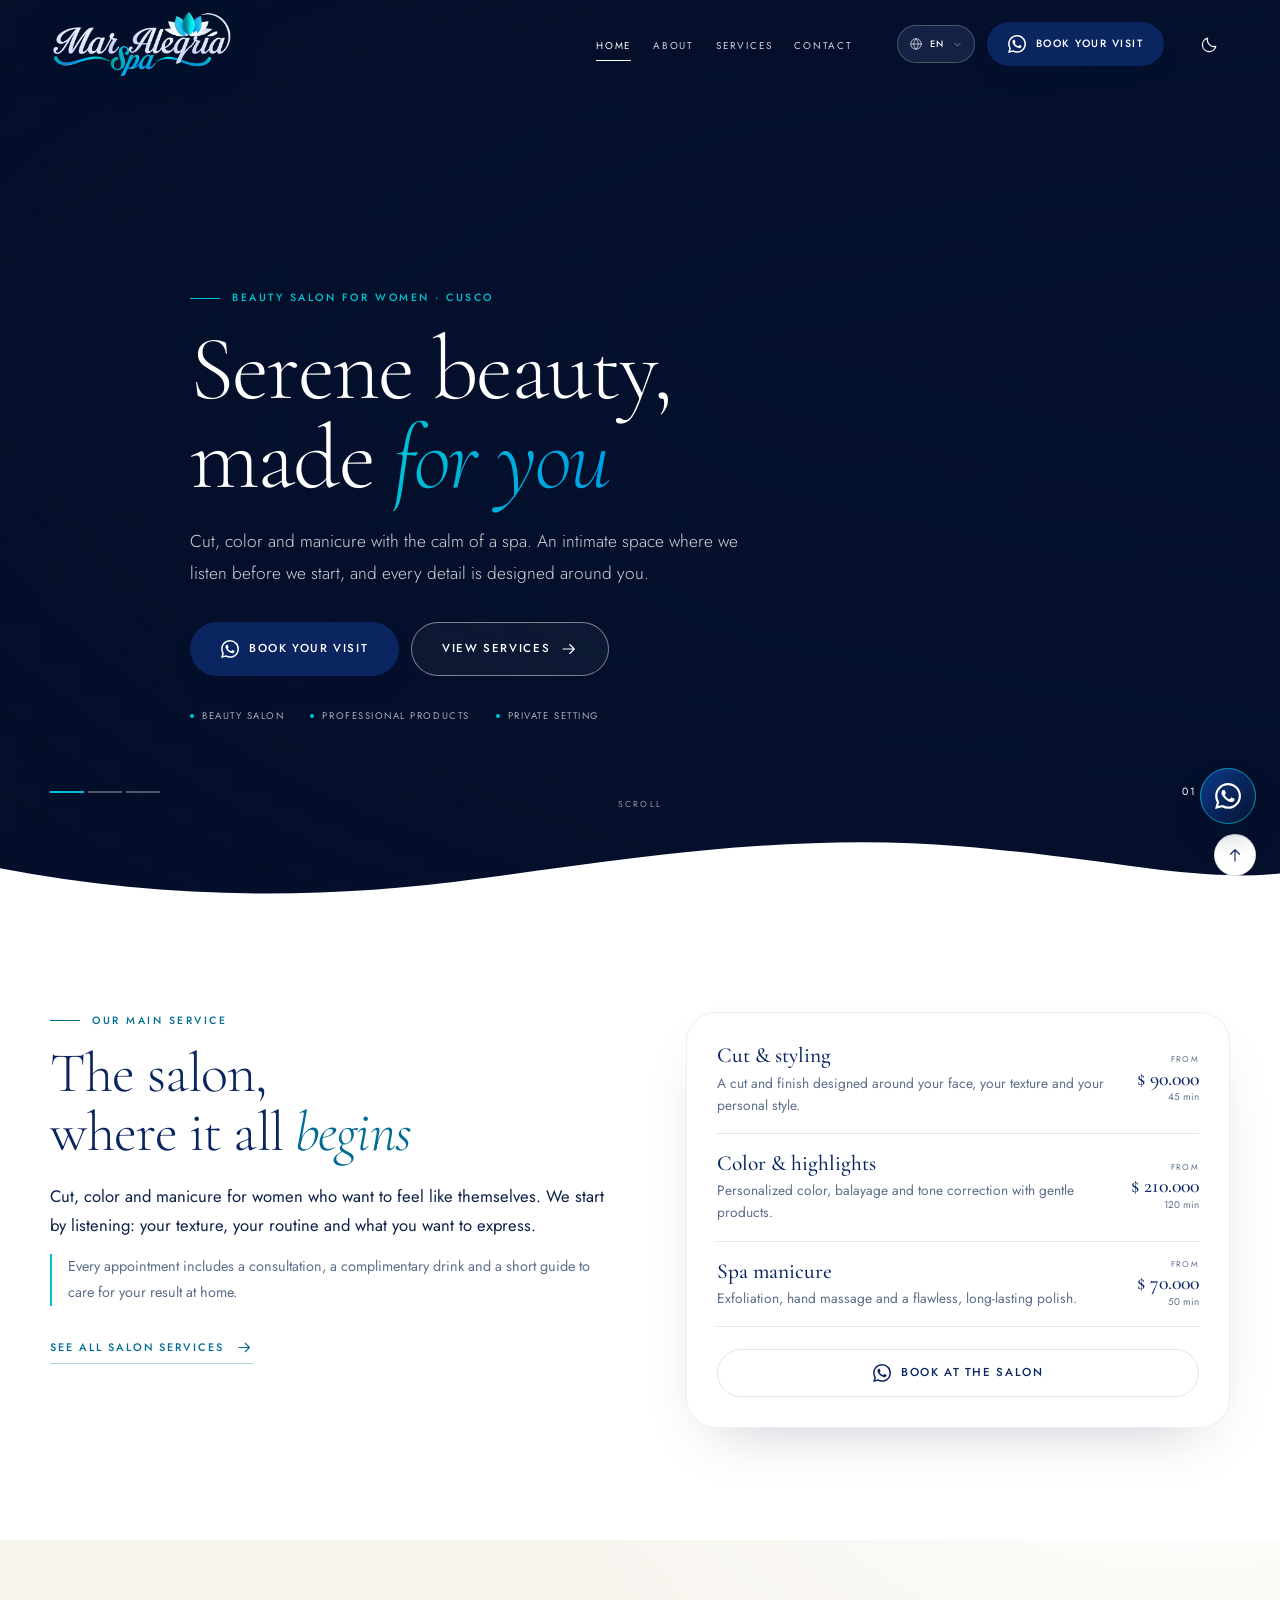
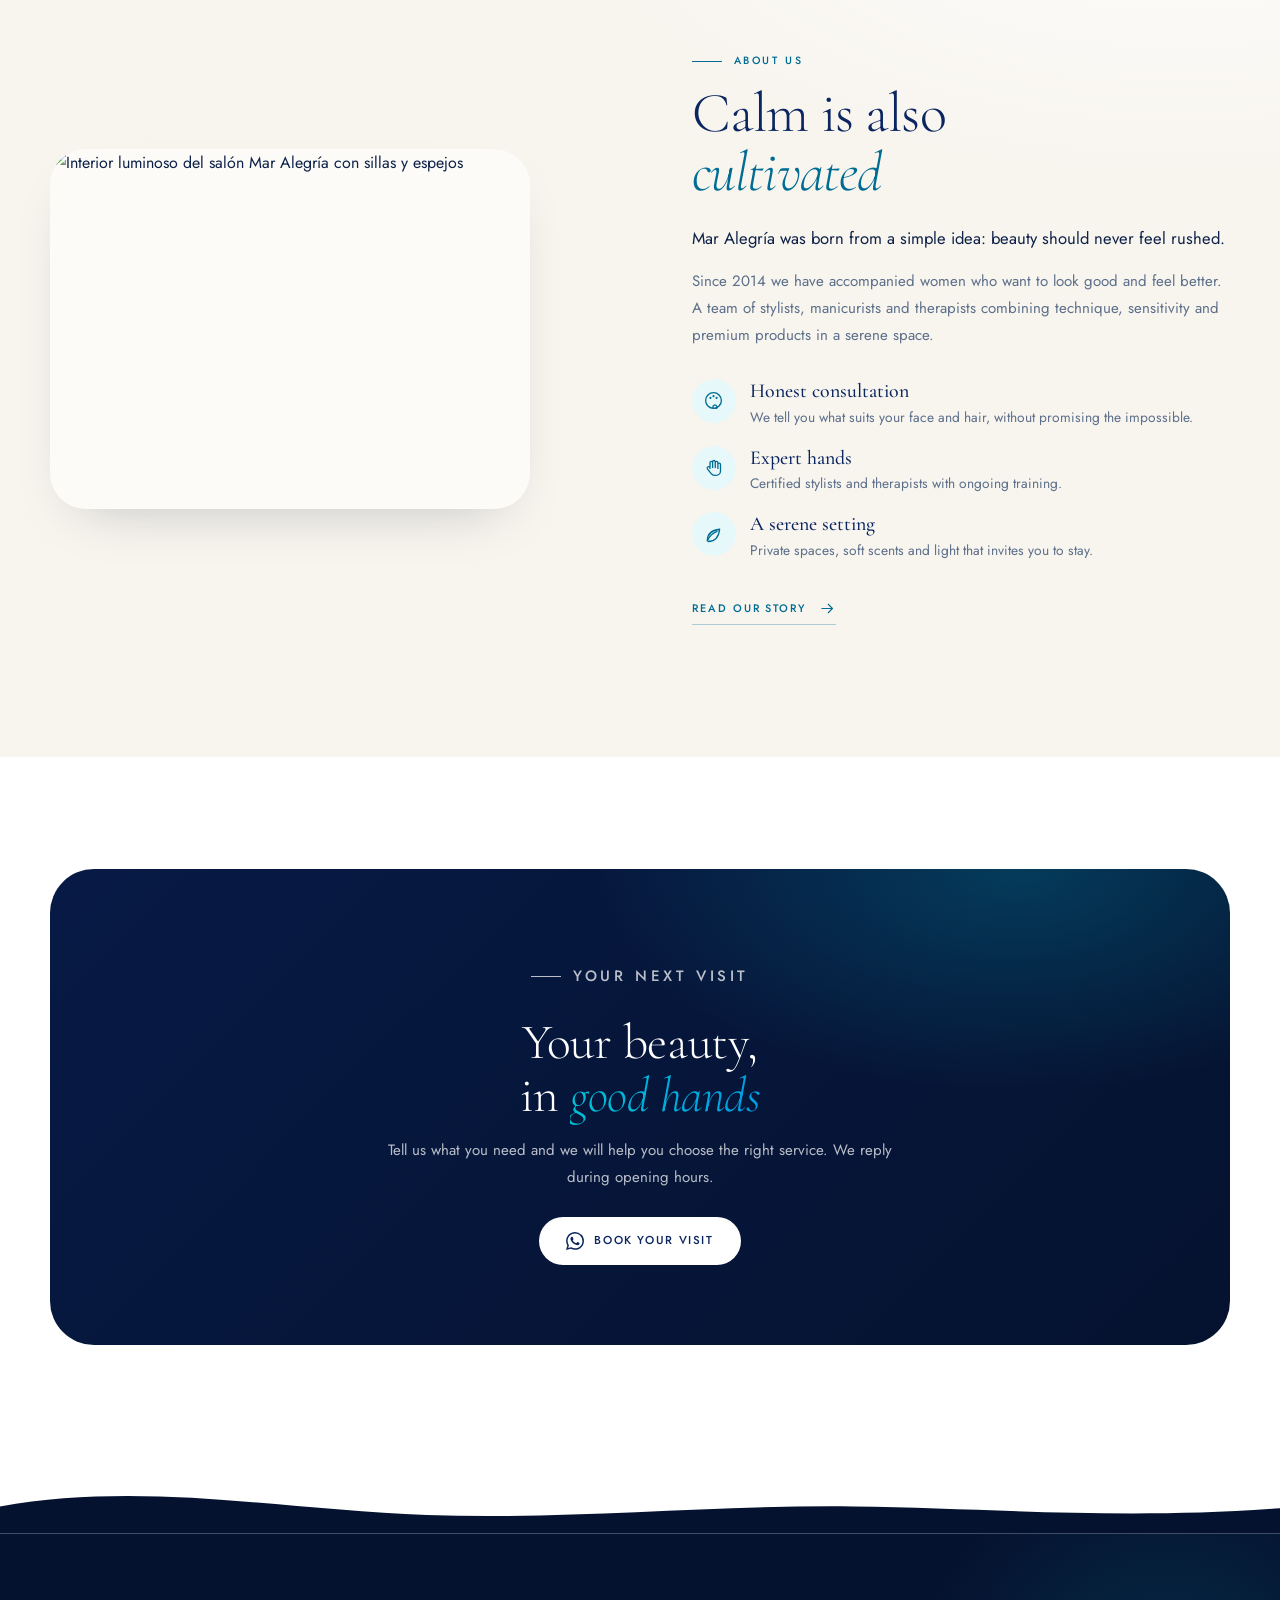
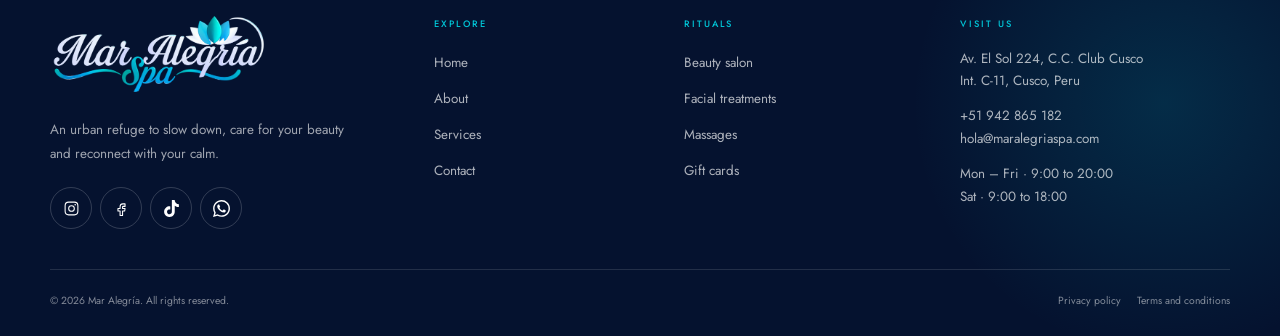
==== commit 51214d4d: "modificacion transparencia de la barra de navegacion" ====
--- a/index.html
+++ b/index.html
@@ -65,6 +65,8 @@
     <symbol id="i-check" viewBox="0 0 24 24"><path d="m4 12.5 5 5L20 6.5"/></symbol>
     <symbol id="i-sparkle" viewBox="0 0 24 24"><path d="M12 3c.6 4.8 4.2 8.4 9 9-4.8.6-8.4 4.2-9 9-.6-4.8-4.2-8.4-9-9 4.8-.6 8.4-4.2 9-9Z"/></symbol>
     <symbol id="i-lotus" viewBox="0 0 24 24"><path d="M12 20c-3.4 0-6.3-2-7.6-4.8 1.9-.3 3.6.2 5 1.4-1-3-.6-5.7 1-8.1.9 1.6 1.5 3.3 1.8 5.2.3-1.9.9-3.6 1.8-5.2 1.6 2.4 2 5.1 1 8.1 1.4-1.2 3.1-1.7 5-1.4C18.3 18 15.4 20 12 20Z"/><path d="M12 20v-3"/></symbol>
+    <symbol id="i-globe" viewBox="0 0 24 24"><circle cx="12" cy="12" r="9"/><path d="M3 12h18M12 3c2.5 2.5 3.8 5.5 3.8 9S14.5 18.5 12 21c-2.5-2.5-3.8-5.5-3.8-9S9.5 5.5 12 3Z"/></symbol>
+    <symbol id="i-chevron" viewBox="0 0 24 24"><path d="m6 9 6 6 6-6"/></symbol>
     <symbol id="i-stones" viewBox="0 0 24 24"><ellipse cx="12" cy="17.5" rx="8" ry="3"/><ellipse cx="12" cy="12" rx="5.8" ry="2.4"/><ellipse cx="12.4" cy="7" rx="3.8" ry="1.9"/></symbol>
     <symbol id="i-waves" viewBox="0 0 24 24"><path d="M3 9c2.3-2 4.6-2 7 0s4.7 2 7 0 4-2 4-2M3 15c2.3-2 4.6-2 7 0s4.7 2 7 0 4-2 4-2"/></symbol>
     <symbol id="i-face" viewBox="0 0 24 24"><circle cx="12" cy="12" r="8.5"/><path d="M8.5 10.5c.5-.6 1.5-.6 2 0M13.5 10.5c.5-.6 1.5-.6 2 0M9 14.8c1.8 1.4 4.2 1.4 6 0"/></symbol>
@@ -92,14 +94,30 @@
           <li><a class="nav__link" href="contacto.html" data-i18n="nav.contact">Contacto</a></li>
         </ul>
         <div class="header__tools">
-          <label class="lang header__lang">
-            <span class="sr-only" data-i18n="nav.language">Idioma</span>
-            <select class="js-lang" data-i18n-attr="aria-label:nav.language" aria-label="Idioma">
-              <option value="es" lang="es">ES</option>
-              <option value="en" lang="en">EN</option>
-              <option value="pt" lang="pt">PT</option>
-            </select>
-          </label>
+          <div class="lang-switcher header__lang" data-lang-switcher>
+            <button class="lang-switcher__trigger" type="button" aria-haspopup="menu" aria-expanded="false" aria-label="Idioma" data-i18n-attr="aria-label:nav.language">
+              <svg class="icon lang-switcher__globe" aria-hidden="true"><use href="#i-globe"></use></svg>
+              <span class="lang-switcher__value" data-lang-value>ES</span>
+              <svg class="icon lang-switcher__chevron" aria-hidden="true"><use href="#i-chevron"></use></svg>
+            </button>
+            <div class="lang-switcher__menu" role="menu" aria-label="Idioma" data-i18n-attr="aria-label:nav.language">
+              <button class="lang-switcher__option is-active" type="button" role="menuitemradio" aria-checked="true" data-lang="es" lang="es">
+                <span class="lang-switcher__code">ES</span>
+                <span class="lang-switcher__name">Español</span>
+                <svg class="icon lang-switcher__check" aria-hidden="true"><use href="#i-check"></use></svg>
+              </button>
+              <button class="lang-switcher__option" type="button" role="menuitemradio" aria-checked="false" data-lang="en" lang="en">
+                <span class="lang-switcher__code">EN</span>
+                <span class="lang-switcher__name">English</span>
+                <svg class="icon lang-switcher__check" aria-hidden="true"><use href="#i-check"></use></svg>
+              </button>
+              <button class="lang-switcher__option" type="button" role="menuitemradio" aria-checked="false" data-lang="pt" lang="pt">
+                <span class="lang-switcher__code">PT</span>
+                <span class="lang-switcher__name">Português</span>
+                <svg class="icon lang-switcher__check" aria-hidden="true"><use href="#i-check"></use></svg>
+              </button>
+            </div>
+          </div>
           <a class="btn btn--primary btn--sm nav__cta js-wa" href="https://wa.me/51942865182" target="_blank" rel="noopener">
             <svg class="icon" aria-hidden="true"><use href="#i-whatsapp"></use></svg>
             <span data-i18n="cta.book">Reserva tu cita</span>
@@ -108,6 +126,30 @@
       </nav>
 
       <div class="header__actions">
+        <div class="lang-switcher header__lang header__lang--mobile" data-lang-switcher>
+          <button class="lang-switcher__trigger" type="button" aria-haspopup="menu" aria-expanded="false" aria-label="Idioma" data-i18n-attr="aria-label:nav.language">
+            <svg class="icon lang-switcher__globe" aria-hidden="true"><use href="#i-globe"></use></svg>
+            <span class="lang-switcher__value" data-lang-value>ES</span>
+            <svg class="icon lang-switcher__chevron" aria-hidden="true"><use href="#i-chevron"></use></svg>
+          </button>
+          <div class="lang-switcher__menu" role="menu" aria-label="Idioma" data-i18n-attr="aria-label:nav.language">
+            <button class="lang-switcher__option is-active" type="button" role="menuitemradio" aria-checked="true" data-lang="es" lang="es">
+              <span class="lang-switcher__code">ES</span>
+              <span class="lang-switcher__name">Español</span>
+              <svg class="icon lang-switcher__check" aria-hidden="true"><use href="#i-check"></use></svg>
+            </button>
+            <button class="lang-switcher__option" type="button" role="menuitemradio" aria-checked="false" data-lang="en" lang="en">
+              <span class="lang-switcher__code">EN</span>
+              <span class="lang-switcher__name">English</span>
+              <svg class="icon lang-switcher__check" aria-hidden="true"><use href="#i-check"></use></svg>
+            </button>
+            <button class="lang-switcher__option" type="button" role="menuitemradio" aria-checked="false" data-lang="pt" lang="pt">
+              <span class="lang-switcher__code">PT</span>
+              <span class="lang-switcher__name">Português</span>
+              <svg class="icon lang-switcher__check" aria-hidden="true"><use href="#i-check"></use></svg>
+            </button>
+          </div>
+        </div>
         <button class="icon-btn js-theme" type="button" aria-pressed="false" aria-label="Cambiar a modo oscuro">
           <svg class="icon theme-icon theme-icon--moon" aria-hidden="true"><use href="#i-moon"></use></svg>
           <svg class="icon theme-icon theme-icon--sun" aria-hidden="true"><use href="#i-sun"></use></svg>
@@ -141,16 +183,6 @@
           <a href="https://www.tiktok.com/@maralegriaspa" target="_blank" rel="noopener" data-i18n-attr="aria-label:social.tiktok" aria-label="TikTok de Mar Alegría"><svg class="icon" aria-hidden="true"><use href="#i-tiktok"></use></svg></a>
           <a class="js-wa" href="https://wa.me/51942865182" target="_blank" rel="noopener" data-i18n-attr="aria-label:social.whatsapp" aria-label="WhatsApp de Mar Alegría"><svg class="icon" aria-hidden="true"><use href="#i-whatsapp"></use></svg></a>
         </div>
-        <div class="mobile-menu__tools">
-          <label class="lang">
-            <span class="sr-only" data-i18n="nav.language">Idioma</span>
-            <select class="js-lang" data-i18n-attr="aria-label:nav.language" aria-label="Idioma">
-              <option value="es" lang="es">ES</option>
-              <option value="en" lang="en">EN</option>
-              <option value="pt" lang="pt">PT</option>
-            </select>
-          </label>
-        </div>
       </div>
     </div>
   </div>
--- a/assets/css/styles.css
+++ b/assets/css/styles.css
@@ -35,7 +35,9 @@
   --text-muted: #5c6f8a;
   --line: rgba(10, 37, 96, 0.12);
   --line-soft: rgba(10, 37, 96, 0.07);
-  --header-bg: rgba(255, 255, 255, 0.95);
+  --header-bg: rgba(255, 255, 255, 0.25);
+  /* Transparencia modo claro */
+  --header-sheen: rgba(255, 255, 255, 0.5);
   --accent: var(--teal-ink);
   --place: #98a7bd;
 
@@ -73,7 +75,9 @@
   --text-muted: #a3b6d4;
   --line: rgba(255, 255, 255, 0.16);
   --line-soft: rgba(255, 255, 255, 0.09);
-  --header-bg: rgba(5, 18, 47, 0.96);
+  --header-bg: rgba(5, 18, 47, 0.25);
+  /* Transparencia modo oscuro */
+  --header-sheen: rgba(95, 220, 234, 0.08);
   --accent: #5fdcea;
   --teal-ink: #5fdcea;
   --cyan-soft: rgba(43, 213, 227, 0.12);
@@ -93,7 +97,9 @@
    ----------------------------- */
 *,
 *::before,
-*::after { box-sizing: border-box; }
+*::after {
+  box-sizing: border-box;
+}
 
 html {
   -webkit-text-size-adjust: 100%;
@@ -114,18 +120,64 @@
   text-rendering: optimizeLegibility;
 }
 
-body.no-scroll { overflow: hidden; }
-
-img, svg { display: block; max-width: 100%; }
-img { height: auto; }
-a { color: inherit; text-decoration: none; }
-button, input, select, textarea { font: inherit; color: inherit; }
-button { border: 0; background: none; cursor: pointer; }
-ul, ol { margin: 0; padding: 0; list-style: none; }
-h1, h2, h3, h4, p, figure, blockquote { margin: 0; }
-em { font-style: italic; }
-
-::selection { background: var(--cyan); color: var(--navy-900); }
+body.no-scroll {
+  overflow: hidden;
+}
+
+img,
+svg {
+  display: block;
+  max-width: 100%;
+}
+
+img {
+  height: auto;
+}
+
+a {
+  color: inherit;
+  text-decoration: none;
+}
+
+button,
+input,
+select,
+textarea {
+  font: inherit;
+  color: inherit;
+}
+
+button {
+  border: 0;
+  background: none;
+  cursor: pointer;
+}
+
+ul,
+ol {
+  margin: 0;
+  padding: 0;
+  list-style: none;
+}
+
+h1,
+h2,
+h3,
+h4,
+p,
+figure,
+blockquote {
+  margin: 0;
+}
+
+em {
+  font-style: italic;
+}
+
+::selection {
+  background: var(--cyan);
+  color: var(--navy-900);
+}
 
 :focus-visible {
   outline: 2px solid var(--accent);
@@ -177,12 +229,15 @@
 }
 
 section[id],
-main[id] { scroll-margin-top: calc(var(--header-h) + 16px); }
+main[id] {
+  scroll-margin-top: calc(var(--header-h) + 16px);
+}
 
 .section--sand {
   background-color: var(--bg-soft);
   background-image: radial-gradient(900px 460px at 92% -10%, rgba(255, 255, 255, 0.85), transparent 70%);
 }
+
 [data-theme="dark"] .section--sand {
   background-image: radial-gradient(900px 460px at 92% -10%, rgba(43, 213, 227, 0.07), transparent 70%);
 }
@@ -213,7 +268,10 @@
   transform: translateY(-160%);
   transition: transform 0.3s var(--ease);
 }
-.skip-link:focus { transform: none; }
+
+.skip-link:focus {
+  transform: none;
+}
 
 /* -----------------------------
    Tipografía & elementos comunes
@@ -226,6 +284,7 @@
   letter-spacing: -0.015em;
   color: var(--heading);
 }
+
 .section-title em {
   font-style: italic;
   font-weight: 300;
@@ -242,6 +301,7 @@
   text-transform: uppercase;
   color: var(--accent);
 }
+
 .eyebrow::before {
   content: "";
   width: 30px;
@@ -249,8 +309,14 @@
   background: currentColor;
   flex: none;
 }
-.eyebrow--light { color: var(--cyan); }
-.eyebrow--center { justify-content: center; }
+
+.eyebrow--light {
+  color: var(--cyan);
+}
+
+.eyebrow--center {
+  justify-content: center;
+}
 
 .btn {
   display: inline-flex;
@@ -270,23 +336,43 @@
   text-align: center;
   transition: transform 0.3s var(--ease), background-color 0.3s, color 0.3s, border-color 0.3s, box-shadow 0.3s;
 }
-.btn .icon { width: 18px; height: 18px; }
-.btn:hover { transform: translateY(-2px); }
-.btn:active { transform: translateY(0); }
+
+.btn .icon {
+  width: 18px;
+  height: 18px;
+}
+
+.btn:hover {
+  transform: translateY(-2px);
+}
+
+.btn:active {
+  transform: translateY(0);
+}
 
 .btn--primary {
   background: var(--btn-bg);
   color: var(--btn-text);
   box-shadow: 0 14px 28px -18px rgba(5, 18, 47, 0.85);
 }
+
 .btn--primary:hover {
   background: var(--btn-bg-hover);
   box-shadow: 0 18px 32px -16px rgba(5, 18, 47, 0.55);
 }
-[data-theme="dark"] .btn--primary { box-shadow: 0 14px 30px -18px rgba(43, 213, 227, 0.55); }
-
-.btn--light { background: #fff; color: var(--navy); }
-.btn--light:hover { background: var(--sand-50); }
+
+[data-theme="dark"] .btn--primary {
+  box-shadow: 0 14px 30px -18px rgba(43, 213, 227, 0.55);
+}
+
+.btn--light {
+  background: #fff;
+  color: var(--navy);
+}
+
+.btn--light:hover {
+  background: var(--sand-50);
+}
 
 .btn--ghost {
   border-color: rgba(255, 255, 255, 0.45);
@@ -294,14 +380,39 @@
   color: #fff;
   backdrop-filter: blur(4px);
 }
-.btn--ghost:hover { background: #fff; border-color: #fff; color: var(--navy); }
-
-.btn--outline { border-color: var(--line); color: var(--heading); background: transparent; }
-.btn--outline:hover { background: var(--heading); border-color: var(--heading); color: var(--bg); }
-
-.btn--sm { min-height: 44px; padding: 12px 20px; font-size: 0.66rem; }
-.btn--lg { min-height: 54px; padding: 17px 30px; }
-.btn--block { width: 100%; }
+
+.btn--ghost:hover {
+  background: #fff;
+  border-color: #fff;
+  color: var(--navy);
+}
+
+.btn--outline {
+  border-color: var(--line);
+  color: var(--heading);
+  background: transparent;
+}
+
+.btn--outline:hover {
+  background: var(--heading);
+  border-color: var(--heading);
+  color: var(--bg);
+}
+
+.btn--sm {
+  min-height: 44px;
+  padding: 12px 20px;
+  font-size: 0.66rem;
+}
+
+.btn--lg {
+  min-height: 54px;
+  padding: 17px 30px;
+}
+
+.btn--block {
+  width: 100%;
+}
 
 .link-arrow {
   display: inline-flex;
@@ -316,8 +427,16 @@
   color: var(--accent);
   transition: gap 0.3s var(--ease), border-color 0.3s;
 }
-.link-arrow .icon { width: 17px; height: 17px; }
-.link-arrow:hover { gap: 18px; border-color: var(--accent); }
+
+.link-arrow .icon {
+  width: 17px;
+  height: 17px;
+}
+
+.link-arrow:hover {
+  gap: 18px;
+  border-color: var(--accent);
+}
 
 /* Olas separadoras */
 .wave {
@@ -329,14 +448,24 @@
   line-height: 0;
   pointer-events: none;
 }
+
 .wave svg {
   width: 100%;
   height: clamp(46px, 6vw, 88px);
   display: block;
 }
-.wave__fill { fill: var(--bg); }
-.wave--soft .wave__fill { fill: var(--bg-soft); }
-.wave--navy .wave__fill { fill: var(--navy-900); }
+
+.wave__fill {
+  fill: var(--bg);
+}
+
+.wave--soft .wave__fill {
+  fill: var(--bg-soft);
+}
+
+.wave--navy .wave__fill {
+  fill: var(--navy-900);
+}
 
 /* Revelado al hacer scroll */
 .reveal {
@@ -344,7 +473,11 @@
   transform: translateY(26px);
   transition: opacity 0.85s var(--ease), transform 0.85s var(--ease);
 }
-.reveal.is-visible { opacity: 1; transform: none; }
+
+.reveal.is-visible {
+  opacity: 1;
+  transform: none;
+}
 
 /* -----------------------------
    Header
@@ -356,14 +489,18 @@
   color: #fff;
   transition: background-color 0.4s, color 0.4s, box-shadow 0.4s, backdrop-filter 0.4s;
 }
+
 .site-header.is-scrolled,
 .site-header--solid {
-  background: var(--header-bg);
+  background:
+    radial-gradient(120% 180% at 50% -60%, var(--header-sheen), transparent 64%),
+    var(--header-bg);
   color: var(--heading);
-  box-shadow: 0 1px 0 var(--line), 0 18px 40px -42px rgba(5, 18, 47, 0.55);
-  backdrop-filter: blur(16px);
-  -webkit-backdrop-filter: blur(16px);
-}
+  box-shadow: 0 1px 0 var(--line), 0 22px 55px -46px rgba(5, 18, 47, 0.65);
+  backdrop-filter: blur(22px) saturate(150%);
+  -webkit-backdrop-filter: blur(22px) saturate(150%);
+}
+
 .site-header.is-menu-open {
   background: transparent;
   color: #fff;
@@ -386,13 +523,18 @@
   color: inherit;
   flex: none;
 }
+
 .brand__logo {
   display: block;
   width: auto;
   height: 54px;
   transition: opacity 0.25s var(--ease);
 }
-.brand__logo--light { display: none; }
+
+.brand__logo--light {
+  display: none;
+}
+
 .site-header:not(.is-scrolled):not(.is-menu-open):not(.site-header--solid) .brand__logo--light {
   filter: drop-shadow(0 2px 14px rgba(4, 15, 42, 0.55));
 }
@@ -403,22 +545,39 @@
 .site-header:not(.is-scrolled):not(.is-menu-open):not(.site-header--solid) .brand__logo--color {
   display: none;
 }
+
 [data-theme="dark"] .brand__logo--light,
 .brand--footer .brand__logo--light,
 .site-header:not(.is-scrolled):not(.is-menu-open):not(.site-header--solid) .brand__logo--light {
   display: block;
 }
-.site-header.is-menu-open .brand__logo--color { display: none; }
-.site-header.is-menu-open .brand__logo--light { display: block; }
-
-.brand--footer .brand__logo { height: 64px; }
+
+.site-header.is-menu-open .brand__logo--color {
+  display: none;
+}
+
+.site-header.is-menu-open .brand__logo--light {
+  display: block;
+}
+
+.brand--footer .brand__logo {
+  height: 64px;
+}
 
 @media (min-width: 640px) {
-  .brand__logo { height: 58px; }
-}
+  .brand__logo {
+    height: 58px;
+  }
+}
+
 @media (min-width: 1020px) {
-  .brand__logo { height: 64px; }
-  .brand--footer .brand__logo { height: 76px; }
+  .brand__logo {
+    height: 64px;
+  }
+
+  .brand--footer .brand__logo {
+    height: 76px;
+  }
 }
 
 .header__tools {
@@ -445,66 +604,228 @@
   color: inherit;
   transition: background-color 0.25s, border-color 0.25s, transform 0.25s var(--ease);
 }
-.icon-btn .icon { width: 19px; height: 19px; }
-.icon-btn:hover { background: rgba(255, 255, 255, 0.12); }
+
+.icon-btn .icon {
+  width: 19px;
+  height: 19px;
+}
+
+.icon-btn:hover {
+  background: rgba(255, 255, 255, 0.12);
+}
+
 .site-header.is-scrolled .icon-btn:hover,
-.site-header--solid .icon-btn:hover { background: var(--line-soft); }
-.icon-btn[aria-pressed="true"] { border-color: currentColor; }
-
-.theme-icon { display: none; }
-[data-theme="light"] .theme-icon--moon { display: block; }
-[data-theme="dark"] .theme-icon--sun { display: block; }
+.site-header--solid .icon-btn:hover {
+  background: var(--line-soft);
+}
+
+.icon-btn[aria-pressed="true"] {
+  border-color: currentColor;
+}
+
+.theme-icon {
+  display: none;
+}
+
+[data-theme="light"] .theme-icon--moon {
+  display: block;
+}
+
+[data-theme="dark"] .theme-icon--sun {
+  display: block;
+}
 
 /* Selector de idioma */
-.lang {
+.lang-switcher {
   position: relative;
   display: inline-flex;
   align-items: center;
+  color: inherit;
+}
+
+.lang-switcher__trigger {
+  display: inline-flex;
+  align-items: center;
+  justify-content: center;
+  gap: 7px;
+  height: 38px;
+  padding: 0 11px;
+  border: 1px solid rgba(255, 255, 255, 0.24);
   border-radius: 999px;
-  color: inherit;
-  transition: background-color 0.25s;
-}
-.lang:hover { background: rgba(255, 255, 255, 0.12); }
-.site-header.is-scrolled .lang:hover,
-.site-header--solid .lang:hover,
-.mobile-menu__tools .lang:hover { background: var(--line-soft); }
-[data-theme="dark"] .mobile-menu__tools .lang:hover { background: rgba(255, 255, 255, 0.1); }
-
-.lang::after {
-  content: "";
-  position: absolute;
-  right: 11px;
-  top: 50%;
-  width: 5px;
-  height: 5px;
-  margin-top: -3px;
-  border-right: 1px solid currentColor;
-  border-bottom: 1px solid currentColor;
-  transform: rotate(45deg);
-  opacity: 0.65;
-  pointer-events: none;
-}
-.lang select {
-  appearance: none;
-  -webkit-appearance: none;
-  padding: 10px 26px 10px 12px;
-  border: 0;
-  border-radius: 999px;
-  background: transparent;
+  background: rgba(255, 255, 255, 0.08);
   color: inherit;
   font-size: 0.58rem;
   font-weight: 500;
-  letter-spacing: 0.14em;
+  letter-spacing: 0.16em;
+  line-height: 1;
   text-transform: uppercase;
   cursor: pointer;
-}
-.lang select option { color: #0e2148; background: #fff; }
-[data-theme="dark"] .lang select option { color: #e8f0fb; background: #0a1f45; }
-
-.header__lang { display: none; }
-
-.nav { display: none; }
-.nav__list { display: flex; align-items: center; gap: 22px; }
+  backdrop-filter: blur(10px) saturate(140%);
+  -webkit-backdrop-filter: blur(10px) saturate(140%);
+  transition: background-color 0.25s, border-color 0.25s, box-shadow 0.25s;
+}
+
+.lang-switcher__trigger:hover {
+  background: rgba(255, 255, 255, 0.16);
+  border-color: rgba(255, 255, 255, 0.44);
+}
+
+.site-header.is-scrolled .lang-switcher__trigger,
+.site-header--solid .lang-switcher__trigger {
+  border-color: var(--line);
+  background: var(--surface);
+  background: color-mix(in srgb, var(--surface) 72%, transparent);
+  box-shadow: inset 0 1px 0 rgba(255, 255, 255, 0.28);
+}
+
+.site-header.is-scrolled .lang-switcher__trigger:hover,
+.site-header--solid .lang-switcher__trigger:hover {
+  background: var(--surface);
+  border-color: var(--line);
+}
+
+.site-header.is-menu-open .lang-switcher__trigger {
+  border-color: rgba(255, 255, 255, 0.24);
+  background: rgba(255, 255, 255, 0.08);
+  color: #fff;
+  box-shadow: none;
+}
+
+.site-header.is-menu-open .lang-switcher__trigger:hover {
+  background: rgba(255, 255, 255, 0.16);
+  border-color: rgba(255, 255, 255, 0.44);
+}
+
+.lang-switcher.is-open .lang-switcher__trigger {
+  border-color: rgba(0, 194, 212, 0.62);
+  box-shadow: 0 0 0 3px rgba(0, 194, 212, 0.12);
+}
+
+.lang-switcher__globe {
+  display: none;
+  width: 14px;
+  height: 14px;
+  opacity: 0.78;
+}
+
+.lang-switcher__value {
+  font-size: 0.58rem;
+  font-weight: 500;
+  letter-spacing: 0.16em;
+}
+
+.lang-switcher__chevron {
+  width: 11px;
+  height: 11px;
+  opacity: 0.65;
+  transition: transform 0.25s var(--ease);
+}
+
+.lang-switcher.is-open .lang-switcher__chevron {
+  transform: rotate(180deg);
+}
+
+.lang-switcher__menu {
+  position: absolute;
+  top: calc(100% + 10px);
+  right: 0;
+  z-index: 30;
+  width: 200px;
+  padding: 8px;
+  border: 1px solid var(--line);
+  border-radius: 18px;
+  background: var(--surface);
+  background: color-mix(in srgb, var(--surface) 94%, transparent);
+  box-shadow: 0 26px 70px -34px rgba(5, 18, 47, 0.55), 0 4px 14px -10px rgba(5, 18, 47, 0.2);
+  backdrop-filter: blur(18px) saturate(140%);
+  -webkit-backdrop-filter: blur(18px) saturate(140%);
+  visibility: hidden;
+  opacity: 0;
+  transform: translateY(-5px) scale(0.98);
+  transform-origin: top right;
+  pointer-events: none;
+  transition: opacity 0.22s var(--ease), transform 0.22s var(--ease), visibility 0s 0.22s;
+}
+
+.lang-switcher.is-open .lang-switcher__menu {
+  visibility: visible;
+  opacity: 1;
+  transform: none;
+  pointer-events: auto;
+  transition: opacity 0.22s var(--ease), transform 0.22s var(--ease), visibility 0s;
+}
+
+.lang-switcher__option {
+  display: grid;
+  grid-template-columns: 32px 1fr 16px;
+  align-items: center;
+  gap: 8px;
+  width: 100%;
+  padding: 9px;
+  border-radius: 12px;
+  color: var(--text);
+  text-align: left;
+  line-height: 1.2;
+  transition: background-color 0.2s, color 0.2s;
+}
+
+.lang-switcher__option:hover,
+.lang-switcher__option:focus-visible {
+  background: var(--line-soft);
+}
+
+.lang-switcher__option:focus-visible {
+  outline: 2px solid var(--accent);
+  outline-offset: -2px;
+}
+
+.lang-switcher__option.is-active {
+  background: var(--cyan-soft);
+}
+
+.lang-switcher__code {
+  font-size: 0.55rem;
+  font-weight: 600;
+  letter-spacing: 0.18em;
+  color: var(--accent);
+}
+
+.lang-switcher__name {
+  font-size: 0.76rem;
+  letter-spacing: 0.03em;
+}
+
+.lang-switcher__check {
+  width: 14px;
+  height: 14px;
+  justify-self: end;
+  color: var(--accent);
+  opacity: 0;
+  transition: opacity 0.2s;
+}
+
+.lang-switcher__option.is-active .lang-switcher__check {
+  opacity: 1;
+}
+
+.header__lang {
+  display: none;
+}
+
+.header__lang--mobile {
+  display: inline-flex;
+}
+
+.nav {
+  display: none;
+}
+
+.nav__list {
+  display: flex;
+  align-items: center;
+  gap: 22px;
+}
+
 .nav__link {
   position: relative;
   padding: 8px 0;
@@ -514,6 +835,7 @@
   text-transform: uppercase;
   opacity: 0.82;
 }
+
 .nav__link::after {
   content: "";
   position: absolute;
@@ -526,9 +848,15 @@
   transform-origin: left;
   transition: transform 0.35s var(--ease);
 }
+
 .nav__link:hover::after,
-.nav__link[aria-current="page"]::after { transform: scaleX(1); }
-.nav__link[aria-current="page"] { opacity: 1; }
+.nav__link[aria-current="page"]::after {
+  transform: scaleX(1);
+}
+
+.nav__link[aria-current="page"] {
+  opacity: 1;
+}
 
 .nav-toggle {
   display: inline-flex;
@@ -540,12 +868,14 @@
   border-radius: 50%;
   color: inherit;
 }
+
 .nav-toggle__box {
   position: relative;
   display: block;
   width: 24px;
   height: 16px;
 }
+
 .nav-toggle__box span {
   position: absolute;
   left: 0;
@@ -554,12 +884,32 @@
   background: currentColor;
   transition: transform 0.35s var(--ease), top 0.35s var(--ease), opacity 0.2s;
 }
-.nav-toggle__box span:nth-child(1) { top: 0; }
-.nav-toggle__box span:nth-child(2) { top: 7px; }
-.nav-toggle__box span:nth-child(3) { top: 14px; }
-.nav-toggle[aria-expanded="true"] span:nth-child(1) { top: 7px; transform: rotate(45deg); }
-.nav-toggle[aria-expanded="true"] span:nth-child(2) { opacity: 0; }
-.nav-toggle[aria-expanded="true"] span:nth-child(3) { top: 7px; transform: rotate(-45deg); }
+
+.nav-toggle__box span:nth-child(1) {
+  top: 0;
+}
+
+.nav-toggle__box span:nth-child(2) {
+  top: 7px;
+}
+
+.nav-toggle__box span:nth-child(3) {
+  top: 14px;
+}
+
+.nav-toggle[aria-expanded="true"] span:nth-child(1) {
+  top: 7px;
+  transform: rotate(45deg);
+}
+
+.nav-toggle[aria-expanded="true"] span:nth-child(2) {
+  opacity: 0;
+}
+
+.nav-toggle[aria-expanded="true"] span:nth-child(3) {
+  top: 7px;
+  transform: rotate(-45deg);
+}
 
 /* Menú móvil */
 .mobile-menu {
@@ -577,7 +927,12 @@
   overscroll-behavior: contain;
   transition: opacity 0.4s var(--ease), visibility 0.4s;
 }
-.mobile-menu.is-open { visibility: visible; opacity: 1; }
+
+.mobile-menu.is-open {
+  visibility: visible;
+  opacity: 1;
+}
+
 .mobile-menu__inner {
   display: flex;
   flex-direction: column;
@@ -585,7 +940,11 @@
   gap: 28px;
   min-height: 100%;
 }
-.mobile-menu__list li { border-bottom: 1px solid rgba(255, 255, 255, 0.1); }
+
+.mobile-menu__list li {
+  border-bottom: 1px solid rgba(255, 255, 255, 0.1);
+}
+
 .mobile-menu__list a {
   display: flex;
   align-items: baseline;
@@ -596,6 +955,7 @@
   font-weight: 300;
   line-height: 1.1;
 }
+
 .mobile-menu__list a span {
   font-family: var(--sans);
   font-size: 0.54rem;
@@ -603,23 +963,27 @@
   color: var(--cyan);
   opacity: 0.85;
 }
-.mobile-menu__list a[aria-current="page"] { color: var(--cyan); }
-.mobile-menu__footer { display: grid; gap: 16px; padding-top: 6px; }
-.mobile-menu__tools {
-  display: flex;
-  align-items: center;
-  justify-content: center;
-  gap: 8px;
-  padding-bottom: 4px;
-}
-.mobile-menu__tools .lang { border: 1px solid rgba(255, 255, 255, 0.2); }
+
+.mobile-menu__list a[aria-current="page"] {
+  color: var(--cyan);
+}
+
+.mobile-menu__footer {
+  display: grid;
+  gap: 16px;
+  padding-top: 6px;
+}
+
 .mobile-menu__phone {
   font-size: 0.86rem;
   letter-spacing: 0.12em;
   color: rgba(255, 255, 255, 0.72);
   text-align: center;
 }
-.mobile-menu__footer .socials { justify-content: center; }
+
+.mobile-menu__footer .socials {
+  justify-content: center;
+}
 
 /* -----------------------------
    Hero (inicio)
@@ -635,19 +999,28 @@
   overflow: hidden;
   isolation: isolate;
 }
+
 .hero__media,
 .hero__overlay {
   position: absolute;
   inset: 0;
 }
-.hero__media { z-index: 0; }
+
+.hero__media {
+  z-index: 0;
+}
+
 .hero__slide {
   position: absolute;
   inset: 0;
   opacity: 0;
   transition: opacity 1.6s ease;
 }
-.hero__slide.is-active { opacity: 1; }
+
+.hero__slide.is-active {
+  opacity: 1;
+}
+
 .hero__slide img {
   width: 100%;
   height: 100%;
@@ -655,8 +1028,16 @@
   object-position: center 38%;
   transform: scale(1.02);
 }
-.hero__slide.is-active img { animation: heroZoom 13s ease-out forwards; }
-@keyframes heroZoom { to { transform: scale(1.09); } }
+
+.hero__slide.is-active img {
+  animation: heroZoom 13s ease-out forwards;
+}
+
+@keyframes heroZoom {
+  to {
+    transform: scale(1.09);
+  }
+}
 
 .hero__overlay {
   z-index: 1;
@@ -670,6 +1051,7 @@
   z-index: 2;
   max-width: 840px;
 }
+
 .hero__title {
   margin: 18px 0 22px;
   font-family: var(--serif);
@@ -678,6 +1060,7 @@
   line-height: 0.98;
   letter-spacing: -0.02em;
 }
+
 .hero__title em,
 .experience__quote em,
 .cta-panel h2 em {
@@ -688,7 +1071,11 @@
   -webkit-text-fill-color: transparent;
   color: var(--cyan);
 }
-.hero__title em { font-weight: 300; }
+
+.hero__title em {
+  font-weight: 300;
+}
+
 .hero__lead {
   max-width: 560px;
   font-size: clamp(0.98rem, 1.2vw, 1.1rem);
@@ -696,12 +1083,14 @@
   line-height: 1.85;
   color: rgba(255, 255, 255, 0.82);
 }
+
 .hero__actions {
   display: flex;
   flex-wrap: wrap;
   gap: 12px;
   margin-top: 32px;
 }
+
 .hero__meta {
   display: flex;
   flex-wrap: wrap;
@@ -712,7 +1101,13 @@
   text-transform: uppercase;
   color: rgba(255, 255, 255, 0.66);
 }
-.hero__meta li { display: flex; align-items: center; gap: 8px; }
+
+.hero__meta li {
+  display: flex;
+  align-items: center;
+  gap: 8px;
+}
+
 .hero__meta li::before {
   content: "";
   width: 4px;
@@ -722,7 +1117,7 @@
   flex: none;
 }
 
-.hero__content > .eyebrow,
+.hero__content>.eyebrow,
 .hero__title,
 .hero__lead,
 .hero__actions,
@@ -731,12 +1126,33 @@
   transform: translateY(24px);
   animation: heroIn 0.9s var(--ease) forwards;
 }
-.hero__content > .eyebrow { animation-delay: 0.12s; }
-.hero__title { animation-delay: 0.22s; }
-.hero__lead { animation-delay: 0.36s; }
-.hero__actions { animation-delay: 0.5s; }
-.hero__meta { animation-delay: 0.62s; }
-@keyframes heroIn { to { opacity: 1; transform: none; } }
+
+.hero__content>.eyebrow {
+  animation-delay: 0.12s;
+}
+
+.hero__title {
+  animation-delay: 0.22s;
+}
+
+.hero__lead {
+  animation-delay: 0.36s;
+}
+
+.hero__actions {
+  animation-delay: 0.5s;
+}
+
+.hero__meta {
+  animation-delay: 0.62s;
+}
+
+@keyframes heroIn {
+  to {
+    opacity: 1;
+    transform: none;
+  }
+}
 
 .hero__footer {
   position: absolute;
@@ -745,13 +1161,19 @@
   bottom: calc(clamp(46px, 6vw, 88px) + 12px);
   z-index: 4;
 }
+
 .hero__footer-inner {
   display: flex;
   align-items: center;
   justify-content: space-between;
   gap: 16px;
 }
-.hero__dots { display: flex; gap: 4px; }
+
+.hero__dots {
+  display: flex;
+  gap: 4px;
+}
+
 .hero__dot {
   display: flex;
   align-items: center;
@@ -759,6 +1181,7 @@
   height: 38px;
   padding: 0;
 }
+
 .hero__dot span {
   display: block;
   width: 100%;
@@ -766,15 +1189,26 @@
   background: rgba(255, 255, 255, 0.3);
   transition: background-color 0.3s;
 }
+
 .hero__dot:hover span,
-.hero__dot.is-active span { background: var(--cyan); }
+.hero__dot.is-active span {
+  background: var(--cyan);
+}
+
 .hero__count {
   font-size: 0.66rem;
   letter-spacing: 0.18em;
   color: rgba(255, 255, 255, 0.6);
 }
-.hero__count #heroCurrent { color: #fff; }
-.hero__count-sep { margin: 0 5px; opacity: 0.5; }
+
+.hero__count #heroCurrent {
+  color: #fff;
+}
+
+.hero__count-sep {
+  margin: 0 5px;
+  opacity: 0.5;
+}
 
 .hero__flags {
   display: none;
@@ -785,6 +1219,7 @@
   text-transform: uppercase;
   color: rgba(255, 255, 255, 0.6);
 }
+
 .hero__scroll {
   display: none;
   position: absolute;
@@ -800,6 +1235,7 @@
   text-transform: uppercase;
   color: rgba(255, 255, 255, 0.58);
 }
+
 .hero__scroll-line {
   width: 1px;
   height: 36px;
@@ -807,9 +1243,19 @@
   animation: scrollLine 2.2s ease-in-out infinite;
   transform-origin: top;
 }
+
 @keyframes scrollLine {
-  0%, 100% { transform: scaleY(0.35); opacity: 0.4; }
-  50% { transform: scaleY(1); opacity: 1; }
+
+  0%,
+  100% {
+    transform: scaleY(0.35);
+    opacity: 0.4;
+  }
+
+  50% {
+    transform: scaleY(1);
+    opacity: 1;
+  }
 }
 
 .hero__wave {
@@ -821,6 +1267,7 @@
   line-height: 0;
   pointer-events: none;
 }
+
 .hero__wave svg {
   width: 100%;
   height: clamp(46px, 6vw, 88px);
@@ -837,6 +1284,7 @@
   overflow: hidden;
   isolation: isolate;
 }
+
 .page-hero::before {
   content: "";
   position: absolute;
@@ -845,10 +1293,15 @@
   background: radial-gradient(720px 380px at 88% 0%, rgba(0, 194, 212, 0.1), transparent 70%);
   pointer-events: none;
 }
+
 [data-theme="dark"] .page-hero::before {
   background: radial-gradient(720px 380px at 88% 0%, rgba(43, 213, 227, 0.12), transparent 70%);
 }
-.page-hero__inner { max-width: 760px; }
+
+.page-hero__inner {
+  max-width: 760px;
+}
+
 .page-title {
   margin: 16px 0 18px;
   font-family: var(--serif);
@@ -858,7 +1311,12 @@
   letter-spacing: -0.02em;
   color: var(--heading);
 }
-.page-title em { font-style: italic; color: var(--accent); }
+
+.page-title em {
+  font-style: italic;
+  color: var(--accent);
+}
+
 .page-lead {
   max-width: 580px;
   font-size: clamp(0.96rem, 1.2vw, 1.05rem);
@@ -866,7 +1324,10 @@
   color: var(--text-muted);
 }
 
-.breadcrumb { margin-bottom: 20px; }
+.breadcrumb {
+  margin-bottom: 20px;
+}
+
 .breadcrumb ol {
   display: flex;
   flex-wrap: wrap;
@@ -877,11 +1338,29 @@
   text-transform: uppercase;
   color: var(--text-muted);
 }
-.breadcrumb li { display: flex; align-items: center; gap: 8px; }
-.breadcrumb li + li::before { content: "/"; opacity: 0.4; }
-.breadcrumb a { transition: color 0.25s; }
-.breadcrumb a:hover { color: var(--accent); }
-.breadcrumb [aria-current="page"] { color: var(--heading); }
+
+.breadcrumb li {
+  display: flex;
+  align-items: center;
+  gap: 8px;
+}
+
+.breadcrumb li+li::before {
+  content: "/";
+  opacity: 0.4;
+}
+
+.breadcrumb a {
+  transition: color 0.25s;
+}
+
+.breadcrumb a:hover {
+  color: var(--accent);
+}
+
+.breadcrumb [aria-current="page"] {
+  color: var(--heading);
+}
 
 /* -----------------------------
    Nosotros
@@ -890,34 +1369,43 @@
   padding-bottom: calc(clamp(64px, 9vw, 112px) + 20px);
   overflow: hidden;
 }
+
 .about__grid {
   display: grid;
   gap: 52px;
   align-items: center;
 }
+
 .about__media {
   position: relative;
   width: min(100%, 480px);
   margin-inline: auto;
   padding-bottom: 18px;
 }
+
 .about__figure {
   margin: 0;
   overflow: hidden;
   background: var(--surface-2);
 }
+
 .about__figure img {
   width: 100%;
   height: 100%;
   object-fit: cover;
   transition: transform 0.9s var(--ease);
 }
+
 .about__figure--main {
   aspect-ratio: 4 / 5;
   border-radius: 220px 220px 22px 22px;
   box-shadow: var(--shadow-soft);
 }
-.about__figure--main img { object-position: 78% center; }
+
+.about__figure--main img {
+  object-position: 78% center;
+}
+
 .about__figure--detail {
   position: absolute;
   right: -2%;
@@ -928,8 +1416,14 @@
   border-radius: 50%;
   box-shadow: 0 22px 44px -30px rgba(5, 18, 47, 0.5);
 }
-.about__figure--detail img { border-radius: 50%; }
-.about__media:hover .about__figure--main img { transform: scale(1.03); }
+
+.about__figure--detail img {
+  border-radius: 50%;
+}
+
+.about__media:hover .about__figure--main img {
+  transform: scale(1.03);
+}
 
 .about__badge {
   position: absolute;
@@ -945,6 +1439,7 @@
   box-shadow: 0 18px 40px -30px rgba(5, 18, 47, 0.6);
   backdrop-filter: blur(6px);
 }
+
 .about__badge-number {
   font-family: var(--sans);
   font-size: 1.7rem;
@@ -953,7 +1448,11 @@
   line-height: 1;
   color: var(--heading);
 }
-.about__badge-number span { color: var(--accent); }
+
+.about__badge-number span {
+  color: var(--accent);
+}
+
 .about__badge-text {
   font-size: 0.5rem;
   line-height: 1.5;
@@ -962,28 +1461,44 @@
   color: var(--text-muted);
 }
 
-.about__body { max-width: 560px; }
-.about__body .section-title { margin: 14px 0 22px; }
+.about__body {
+  max-width: 560px;
+}
+
+.about__body .section-title {
+  margin: 14px 0 22px;
+}
+
 .about__lead {
   margin-bottom: 14px;
   font-size: 1.04rem;
   line-height: 1.75;
   color: var(--text);
 }
-.about__body > p:not(.eyebrow):not(.about__lead) {
+
+.about__body>p:not(.eyebrow):not(.about__lead) {
   margin-bottom: 16px;
   font-size: 0.94rem;
   line-height: 1.8;
   color: var(--text-muted);
 }
-.about__body.reveal { transition-delay: 0.1s; }
+
+.about__body.reveal {
+  transition-delay: 0.1s;
+}
 
 .features {
   display: grid;
   gap: 18px;
   margin: 30px 0 32px;
 }
-.feature { display: flex; align-items: flex-start; gap: 14px; }
+
+.feature {
+  display: flex;
+  align-items: flex-start;
+  gap: 14px;
+}
+
 .feature__icon {
   display: grid;
   place-items: center;
@@ -994,7 +1509,12 @@
   color: var(--accent);
   flex: none;
 }
-.feature__icon .icon { width: 21px; height: 21px; }
+
+.feature__icon .icon {
+  width: 21px;
+  height: 21px;
+}
+
 .feature h3 {
   margin-bottom: 2px;
   font-family: var(--serif);
@@ -1003,6 +1523,7 @@
   line-height: 1.25;
   color: var(--heading);
 }
+
 .feature p {
   font-size: 0.86rem;
   line-height: 1.6;
@@ -1016,6 +1537,7 @@
   overflow: hidden;
   box-shadow: var(--shadow-soft);
 }
+
 .media-wide img {
   width: 100%;
   height: clamp(240px, 44vw, 460px);
@@ -1028,6 +1550,7 @@
   gap: 16px;
   margin-top: 36px;
 }
+
 .team-card {
   padding: 28px 24px;
   border: 1px solid var(--line-soft);
@@ -1036,11 +1559,13 @@
   text-align: center;
   transition: transform 0.4s var(--ease), border-color 0.4s, box-shadow 0.4s;
 }
+
 .team-card:hover {
   transform: translateY(-4px);
   border-color: rgba(0, 194, 212, 0.4);
   box-shadow: 0 26px 50px -40px rgba(5, 18, 47, 0.5);
 }
+
 .team-card__initials {
   display: grid;
   place-items: center;
@@ -1054,12 +1579,14 @@
   font-size: 1.35rem;
   letter-spacing: 0.02em;
 }
+
 .team-card h3 {
   font-family: var(--serif);
   font-size: 1.32rem;
   font-weight: 500;
   color: var(--heading);
 }
+
 .team-card__role {
   display: block;
   margin: 5px 0 10px;
@@ -1069,7 +1596,12 @@
   text-transform: uppercase;
   color: var(--accent);
 }
-.team-card p { font-size: 0.84rem; line-height: 1.65; color: var(--text-muted); }
+
+.team-card p {
+  font-size: 0.84rem;
+  line-height: 1.65;
+  color: var(--text-muted);
+}
 
 /* -----------------------------
    Servicios
@@ -1079,12 +1611,14 @@
   gap: 22px;
   margin-bottom: 34px;
 }
+
 .services__intro p {
   max-width: 440px;
   font-size: 0.94rem;
   line-height: 1.8;
   color: var(--text-muted);
 }
+
 .services__note {
   margin-top: 14px;
   padding-left: 14px;
@@ -1098,6 +1632,7 @@
   gap: 8px;
   margin-bottom: 30px;
 }
+
 .cat-nav a {
   display: inline-flex;
   align-items: center;
@@ -1112,11 +1647,13 @@
   color: var(--text-muted);
   transition: background-color 0.3s, border-color 0.3s, color 0.3s, transform 0.3s var(--ease);
 }
+
 .cat-nav a:hover {
   border-color: var(--heading);
   color: var(--heading);
   transform: translateY(-1px);
 }
+
 .cat-nav a[aria-current="true"] {
   background: var(--pill-bg);
   border-color: var(--pill-bg);
@@ -1128,13 +1665,19 @@
   border-top: 1px solid var(--line-soft);
   scroll-margin-top: calc(var(--header-h) + 12px);
 }
-.cat-group:first-of-type { border-top: 0; padding-top: 0; }
+
+.cat-group:first-of-type {
+  border-top: 0;
+  padding-top: 0;
+}
+
 .cat-group__head {
   display: grid;
   gap: 10px;
   margin-bottom: 28px;
   max-width: 620px;
 }
+
 .cat-group__title {
   font-family: var(--serif);
   font-size: clamp(1.9rem, 3.6vw, 2.7rem);
@@ -1142,7 +1685,13 @@
   line-height: 1.05;
   color: var(--heading);
 }
-.cat-group__desc { font-size: 0.92rem; line-height: 1.8; color: var(--text-muted); }
+
+.cat-group__desc {
+  font-size: 0.92rem;
+  line-height: 1.8;
+  color: var(--text-muted);
+}
+
 .cat-group__badge {
   display: inline-flex;
   align-items: center;
@@ -1154,25 +1703,34 @@
   text-transform: uppercase;
   color: var(--accent);
 }
+
 .cat-group__badge::before {
   content: "";
   width: 22px;
   height: 1px;
   background: currentColor;
 }
+
 .cat-group--feature {
   padding: clamp(26px, 4vw, 46px);
   border: 1px solid var(--line-soft);
   border-radius: clamp(24px, 4vw, 38px);
   background: var(--bg-soft);
 }
-.cat-group--feature:first-of-type { padding-top: clamp(26px, 4vw, 46px); }
-.cat-group--feature + .cat-group { margin-top: clamp(32px, 5vw, 56px); }
+
+.cat-group--feature:first-of-type {
+  padding-top: clamp(26px, 4vw, 46px);
+}
+
+.cat-group--feature+.cat-group {
+  margin-top: clamp(32px, 5vw, 56px);
+}
 
 .services__grid {
   display: grid;
   gap: 16px;
 }
+
 .service-card {
   position: relative;
   display: flex;
@@ -1184,6 +1742,7 @@
   overflow: hidden;
   transition: transform 0.45s var(--ease), box-shadow 0.45s, border-color 0.45s;
 }
+
 .service-card::before {
   content: "";
   position: absolute;
@@ -1197,12 +1756,16 @@
   transition: opacity 0.45s;
   pointer-events: none;
 }
+
 .service-card:hover {
   transform: translateY(-5px);
   border-color: rgba(0, 194, 212, 0.45);
   box-shadow: 0 28px 54px -38px rgba(5, 18, 47, 0.4);
 }
-.service-card:hover::before { opacity: 1; }
+
+.service-card:hover::before {
+  opacity: 1;
+}
 
 .service-card__head {
   display: flex;
@@ -1211,6 +1774,7 @@
   gap: 12px;
   margin-bottom: 22px;
 }
+
 .service-card__icon {
   display: grid;
   place-items: center;
@@ -1220,7 +1784,12 @@
   background: var(--cyan-soft);
   color: var(--accent);
 }
-.service-card__icon .icon { width: 25px; height: 25px; }
+
+.service-card__icon .icon {
+  width: 25px;
+  height: 25px;
+}
+
 .service-card__tag {
   padding: 5px 10px;
   border: 1px solid var(--line-soft);
@@ -1230,6 +1799,7 @@
   text-transform: uppercase;
   color: var(--text-muted);
 }
+
 .service-card__title {
   margin-bottom: 8px;
   font-family: var(--serif);
@@ -1238,6 +1808,7 @@
   line-height: 1.12;
   color: var(--heading);
 }
+
 .service-card__desc {
   flex: 1;
   margin-bottom: 22px;
@@ -1245,6 +1816,7 @@
   line-height: 1.68;
   color: var(--text-muted);
 }
+
 .service-card__footer {
   display: flex;
   align-items: flex-end;
@@ -1253,7 +1825,13 @@
   padding-top: 18px;
   border-top: 1px solid var(--line-soft);
 }
-.price { display: flex; flex-direction: column; line-height: 1.1; }
+
+.price {
+  display: flex;
+  flex-direction: column;
+  line-height: 1.1;
+}
+
 .price__label {
   margin-bottom: 4px;
   font-size: 0.52rem;
@@ -1261,13 +1839,20 @@
   text-transform: uppercase;
   color: var(--text-muted);
 }
+
 .price__value {
   font-family: var(--serif);
   font-size: 1.42rem;
   font-weight: 500;
   color: var(--heading);
 }
-.price__time { margin-top: 2px; font-size: 0.62rem; color: var(--text-muted); }
+
+.price__time {
+  margin-top: 2px;
+  font-size: 0.62rem;
+  color: var(--text-muted);
+}
+
 .service-card__link {
   display: inline-flex;
   align-items: center;
@@ -1280,8 +1865,16 @@
   text-transform: uppercase;
   color: var(--accent);
 }
-.service-card__link .icon { width: 16px; height: 16px; transition: transform 0.3s var(--ease); }
-.service-card__link:hover .icon { transform: translateX(4px); }
+
+.service-card__link .icon {
+  width: 16px;
+  height: 16px;
+  transition: transform 0.3s var(--ease);
+}
+
+.service-card__link:hover .icon {
+  transform: translateX(4px);
+}
 
 .services__footnote {
   max-width: 640px;
@@ -1291,18 +1884,23 @@
   text-align: center;
   color: var(--text-muted);
 }
+
 .services__footnote a {
   color: var(--accent);
   border-bottom: 1px solid rgba(0, 108, 147, 0.35);
   transition: border-color 0.3s;
 }
-.services__footnote a:hover { border-color: var(--accent); }
+
+.services__footnote a:hover {
+  border-color: var(--accent);
+}
 
 /* Menú de servicios (inicio) */
 .menu-list {
   margin-top: 30px;
   border-top: 1px solid var(--line);
 }
+
 .menu-item {
   display: grid;
   grid-template-columns: 1fr auto;
@@ -1311,6 +1909,7 @@
   border-bottom: 1px solid var(--line);
   align-items: baseline;
 }
+
 .menu-item h3 {
   font-family: var(--serif);
   font-size: 1.34rem;
@@ -1318,6 +1917,7 @@
   line-height: 1.2;
   color: var(--heading);
 }
+
 .menu-item p {
   grid-column: 1;
   max-width: 430px;
@@ -1325,9 +1925,22 @@
   line-height: 1.6;
   color: var(--text-muted);
 }
-.menu-item .price { grid-column: 2; grid-row: 1 / span 2; text-align: right; align-self: center; }
-.menu-item .price__value { font-size: 1.24rem; white-space: nowrap; }
-.menu-item .price__time { text-align: right; }
+
+.menu-item .price {
+  grid-column: 2;
+  grid-row: 1 / span 2;
+  text-align: right;
+  align-self: center;
+}
+
+.menu-item .price__value {
+  font-size: 1.24rem;
+  white-space: nowrap;
+}
+
+.menu-item .price__time {
+  text-align: right;
+}
 
 /* -----------------------------
    Experiencia
@@ -1336,6 +1949,7 @@
   padding-block: clamp(24px, 4vw, 48px);
   background: var(--bg);
 }
+
 .experience {
   position: relative;
   display: grid;
@@ -1347,7 +1961,8 @@
   text-align: center;
   color: #fff;
 }
-.experience > img {
+
+.experience>img {
   position: absolute;
   inset: 0;
   z-index: -2;
@@ -1356,6 +1971,7 @@
   object-fit: cover;
   transform: scale(1.02);
 }
+
 .experience::after {
   content: "";
   position: absolute;
@@ -1365,6 +1981,7 @@
     linear-gradient(180deg, rgba(4, 16, 42, 0.6) 0%, rgba(4, 16, 42, 0.5) 45%, rgba(4, 16, 42, 0.78) 100%),
     radial-gradient(circle at 50% 42%, transparent 0%, rgba(4, 16, 42, 0.35) 100%);
 }
+
 .experience__content {
   display: flex;
   flex-direction: column;
@@ -1372,6 +1989,7 @@
   max-width: 780px;
   padding: clamp(46px, 8vw, 80px) 24px;
 }
+
 .experience__quote {
   margin: 16px 0 18px;
   font-family: var(--serif);
@@ -1380,7 +1998,11 @@
   line-height: 1.12;
   letter-spacing: -0.01em;
 }
-.experience__quote em { font-style: italic; }
+
+.experience__quote em {
+  font-style: italic;
+}
+
 .experience__text {
   max-width: 470px;
   margin-bottom: 28px;
@@ -1403,6 +2025,7 @@
   text-align: center;
   overflow: hidden;
 }
+
 .cta-panel h2 {
   font-family: var(--serif);
   font-size: clamp(1.9rem, 4vw, 3.1rem);
@@ -1410,7 +2033,11 @@
   line-height: 1.08;
   letter-spacing: -0.01em;
 }
-.cta-panel h2 em { font-style: italic; }
+
+.cta-panel h2 em {
+  font-style: italic;
+}
+
 .cta-panel p {
   max-width: 520px;
   margin: 14px auto 26px;
@@ -1429,8 +2056,14 @@
   margin-bottom: 34px;
   text-align: center;
 }
-.team__head .eyebrow { justify-content: center; }
-.team__head .section-title { margin-top: 14px; }
+
+.team__head .eyebrow {
+  justify-content: center;
+}
+
+.team__head .section-title {
+  margin-top: 14px;
+}
 
 /* -----------------------------
    Contacto
@@ -1439,10 +2072,12 @@
   padding-bottom: calc(clamp(64px, 9vw, 112px) + 40px);
   overflow: hidden;
 }
+
 .contact__grid {
   display: grid;
   gap: 42px;
 }
+
 .contact__lead {
   max-width: 450px;
   margin: 18px 0 28px;
@@ -1450,12 +2085,19 @@
   line-height: 1.8;
   color: var(--text-muted);
 }
+
 .contact-list {
   display: grid;
   gap: 20px;
   margin-bottom: 26px;
 }
-.contact-item { display: flex; align-items: flex-start; gap: 14px; }
+
+.contact-item {
+  display: flex;
+  align-items: flex-start;
+  gap: 14px;
+}
+
 .contact-item__icon {
   display: grid;
   place-items: center;
@@ -1467,7 +2109,12 @@
   color: var(--accent);
   flex: none;
 }
-.contact-item__icon .icon { width: 19px; height: 19px; }
+
+.contact-item__icon .icon {
+  width: 19px;
+  height: 19px;
+}
+
 .contact-item h2,
 .contact-item h3 {
   margin-bottom: 2px;
@@ -1477,6 +2124,7 @@
   line-height: 1.3;
   color: var(--heading);
 }
+
 .contact-item p,
 .contact-item p a {
   font-size: 0.88rem;
@@ -1484,7 +2132,11 @@
   color: var(--text-muted);
   transition: color 0.25s;
 }
-.contact-item p a:hover { color: var(--accent); }
+
+.contact-item p a:hover {
+  color: var(--accent);
+}
+
 .link-inline {
   display: inline-flex;
   align-items: center;
@@ -1496,7 +2148,11 @@
   letter-spacing: 0.07em;
   color: var(--accent) !important;
 }
-.link-inline .icon { width: 13px; height: 13px; }
+
+.link-inline .icon {
+  width: 13px;
+  height: 13px;
+}
 
 .contact__socials {
   display: flex;
@@ -1504,13 +2160,19 @@
   gap: 14px;
   margin-bottom: 24px;
 }
-.contact__socials > span {
+
+.contact__socials>span {
   font-size: 0.6rem;
   letter-spacing: 0.18em;
   text-transform: uppercase;
   color: var(--text-muted);
 }
-.socials { display: flex; gap: 8px; }
+
+.socials {
+  display: flex;
+  gap: 8px;
+}
+
 .socials a {
   display: grid;
   place-items: center;
@@ -1521,14 +2183,24 @@
   color: var(--heading);
   transition: transform 0.3s var(--ease), background-color 0.3s, color 0.3s, border-color 0.3s;
 }
+
 .socials a:hover {
   transform: translateY(-2px);
   background: var(--heading);
   border-color: var(--heading);
   color: var(--bg);
 }
-.socials .icon { width: 17px; height: 17px; }
-.socials--light a { border-color: rgba(255, 255, 255, 0.18); color: #fff; }
+
+.socials .icon {
+  width: 17px;
+  height: 17px;
+}
+
+.socials--light a {
+  border-color: rgba(255, 255, 255, 0.18);
+  color: #fff;
+}
+
 .socials--light a:hover {
   background: var(--cyan);
   border-color: var(--cyan);
@@ -1543,7 +2215,11 @@
   background: var(--bg-soft);
   box-shadow: 0 34px 70px -54px rgba(5, 18, 47, 0.55);
 }
-.form__head { margin-bottom: 24px; }
+
+.form__head {
+  margin-bottom: 24px;
+}
+
 .form__eyebrow {
   font-size: 0.58rem;
   font-weight: 500;
@@ -1551,6 +2227,7 @@
   text-transform: uppercase;
   color: var(--accent);
 }
+
 .form__head h2,
 .form__head h3 {
   margin: 6px 0 8px;
@@ -1560,7 +2237,13 @@
   line-height: 1.1;
   color: var(--heading);
 }
-.form__head p { font-size: 0.84rem; line-height: 1.7; color: var(--text-muted); }
+
+.form__head p {
+  font-size: 0.84rem;
+  line-height: 1.7;
+  color: var(--text-muted);
+}
+
 .form__location {
   display: flex;
   align-items: flex-start;
@@ -1573,6 +2256,7 @@
   letter-spacing: 0.02em;
   color: var(--heading) !important;
 }
+
 .form__location .icon {
   flex: none;
   width: 15px;
@@ -1581,12 +2265,17 @@
   color: var(--accent);
 }
 
-.form__row { display: grid; gap: 0; }
+.form__row {
+  display: grid;
+  gap: 0;
+}
+
 .field {
   display: flex;
   flex-direction: column;
   margin-bottom: 15px;
 }
+
 .field label {
   margin-bottom: 6px;
   font-size: 0.62rem;
@@ -1595,11 +2284,16 @@
   text-transform: uppercase;
   color: var(--heading);
 }
-.field label > span[aria-hidden="true"] { color: var(--accent); }
+
+.field label>span[aria-hidden="true"] {
+  color: var(--accent);
+}
+
 .field label .field__optional {
   color: var(--text-muted);
   font-weight: 400;
 }
+
 .field__optional {
   font-size: 0.56rem;
   letter-spacing: 0.04em;
@@ -1607,6 +2301,7 @@
   color: var(--text-muted);
   font-weight: 400;
 }
+
 .field input,
 .field select,
 .field textarea {
@@ -1621,11 +2316,13 @@
   color: var(--text);
   transition: border-color 0.25s, box-shadow 0.25s;
 }
+
 .field textarea {
   min-height: 112px;
   padding-top: 12px;
   resize: vertical;
 }
+
 .field select {
   padding-right: 42px;
   appearance: none;
@@ -1635,11 +2332,16 @@
   background-position: right 14px center;
   background-size: 16px;
 }
+
 [data-theme="dark"] .field select {
   background-image: url("data:image/svg+xml,%3Csvg xmlns='http://www.w3.org/2000/svg' width='16' height='16' viewBox='0 0 24 24' fill='none' stroke='%235AD9E8' stroke-width='1.5' stroke-linecap='round' stroke-linejoin='round'%3E%3Cpath d='m6 9 6 6 6-6'/%3E%3C/svg%3E");
 }
+
 .field input::placeholder,
-.field textarea::placeholder { color: var(--place); }
+.field textarea::placeholder {
+  color: var(--place);
+}
+
 .field input:focus,
 .field select:focus,
 .field textarea:focus {
@@ -1647,11 +2349,13 @@
   border-color: var(--accent);
   box-shadow: 0 0 0 3px rgba(0, 194, 212, 0.16);
 }
+
 .field input[aria-invalid="true"],
 .field select[aria-invalid="true"] {
   border-color: #d4574d;
   box-shadow: 0 0 0 3px rgba(212, 87, 77, 0.12);
 }
+
 .field__error {
   display: none;
   margin-top: 5px;
@@ -1659,21 +2363,32 @@
   line-height: 1.45;
   color: #c0453b;
 }
-[data-theme="dark"] .field__error { color: #ff9a8f; }
-.field__error.is-visible { display: block; }
-
-.form .btn { margin-top: 5px; }
+
+[data-theme="dark"] .field__error {
+  color: #ff9a8f;
+}
+
+.field__error.is-visible {
+  display: block;
+}
+
+.form .btn {
+  margin-top: 5px;
+}
+
 .form__legal {
   margin-top: 13px;
   font-size: 0.65rem;
   line-height: 1.65;
   color: var(--text-muted);
 }
+
 .form__legal a {
   color: var(--accent);
   text-decoration: underline;
   text-underline-offset: 2px;
 }
+
 .form__status {
   display: none;
   margin-top: 12px;
@@ -1684,7 +2399,10 @@
   line-height: 1.55;
   color: var(--heading);
 }
-.form__status.is-visible { display: block; }
+
+.form__status.is-visible {
+  display: block;
+}
 
 /* -----------------------------
    Footer
@@ -1696,6 +2414,7 @@
   color: #fff;
   overflow: hidden;
 }
+
 .footer::before {
   content: "";
   position: absolute;
@@ -1707,12 +2426,14 @@
   background: radial-gradient(circle, rgba(0, 194, 212, 0.15), transparent 66%);
   pointer-events: none;
 }
+
 .footer__grid {
   position: relative;
   z-index: 1;
   display: grid;
   gap: 34px;
 }
+
 .footer__brand p {
   max-width: 300px;
   margin: 18px 0 22px;
@@ -1720,6 +2441,7 @@
   line-height: 1.75;
   color: rgba(255, 255, 255, 0.62);
 }
+
 .footer__col h3 {
   margin-bottom: 16px;
   font-size: 0.58rem;
@@ -1728,7 +2450,11 @@
   text-transform: uppercase;
   color: var(--cyan);
 }
-.footer__col li { margin-bottom: 9px; }
+
+.footer__col li {
+  margin-bottom: 9px;
+}
+
 .footer__col a,
 .footer__col p {
   font-size: 0.84rem;
@@ -1736,8 +2462,15 @@
   color: rgba(255, 255, 255, 0.68);
   transition: color 0.25s;
 }
-.footer__col a:hover { color: #fff; }
-.footer__col p + p { margin-top: 12px; }
+
+.footer__col a:hover {
+  color: #fff;
+}
+
+.footer__col p+p {
+  margin-top: 12px;
+}
+
 .footer__bottom {
   position: relative;
   z-index: 1;
@@ -1750,8 +2483,16 @@
   font-size: 0.65rem;
   color: rgba(255, 255, 255, 0.5);
 }
-.footer__bottom ul { display: flex; flex-wrap: wrap; gap: 8px 16px; }
-.footer__bottom a:hover { color: #fff; }
+
+.footer__bottom ul {
+  display: flex;
+  flex-wrap: wrap;
+  gap: 8px 16px;
+}
+
+.footer__bottom a:hover {
+  color: #fff;
+}
 
 /* -----------------------------
    Acciones flotantes
@@ -1766,6 +2507,7 @@
   align-items: flex-end;
   gap: 10px;
 }
+
 .fab {
   position: relative;
   display: inline-flex;
@@ -1779,8 +2521,16 @@
   box-shadow: 0 16px 32px -12px rgba(5, 18, 47, 0.65);
   transition: transform 0.3s var(--ease), box-shadow 0.3s;
 }
-.fab:hover { transform: translateY(-3px) scale(1.03); }
-.fab .icon { width: 26px; height: 26px; }
+
+.fab:hover {
+  transform: translateY(-3px) scale(1.03);
+}
+
+.fab .icon {
+  width: 26px;
+  height: 26px;
+}
+
 .fab__pulse {
   position: absolute;
   inset: 0;
@@ -1789,11 +2539,24 @@
   animation: pulse 2.8s infinite;
   pointer-events: none;
 }
+
 @keyframes pulse {
-  0% { transform: scale(1); opacity: 0.7; }
-  70% { transform: scale(1.55); opacity: 0; }
-  100% { transform: scale(1.55); opacity: 0; }
-}
+  0% {
+    transform: scale(1);
+    opacity: 0.7;
+  }
+
+  70% {
+    transform: scale(1.55);
+    opacity: 0;
+  }
+
+  100% {
+    transform: scale(1.55);
+    opacity: 0;
+  }
+}
+
 .fab__label {
   position: absolute;
   right: calc(100% + 12px);
@@ -1812,8 +2575,12 @@
   pointer-events: none;
   transition: opacity 0.3s, transform 0.3s var(--ease);
 }
+
 .fab:hover .fab__label,
-.fab:focus-visible .fab__label { opacity: 1; transform: none; }
+.fab:focus-visible .fab__label {
+  opacity: 1;
+  transform: none;
+}
 
 .to-top {
   display: grid;
@@ -1830,9 +2597,22 @@
   transform: translateY(8px);
   transition: opacity 0.3s, transform 0.3s var(--ease), visibility 0.3s, background-color 0.3s, color 0.3s;
 }
-.to-top .icon { width: 18px; height: 18px; }
-.to-top.is-visible { opacity: 1; visibility: visible; transform: none; }
-.to-top:hover { background: var(--heading); color: var(--bg); }
+
+.to-top .icon {
+  width: 18px;
+  height: 18px;
+}
+
+.to-top.is-visible {
+  opacity: 1;
+  visibility: visible;
+  transform: none;
+}
+
+.to-top:hover {
+  background: var(--heading);
+  color: var(--bg);
+}
 
 /* -----------------------------
    Sección destacada · el salón
@@ -1842,7 +2622,11 @@
   gap: 38px;
   align-items: start;
 }
-.salon__body .section-title { margin: 14px 0 20px; }
+
+.salon__body .section-title {
+  margin: 14px 0 20px;
+}
+
 .salon__note {
   margin: 0 0 26px;
   padding-left: 16px;
@@ -1851,6 +2635,7 @@
   line-height: 1.8;
   color: var(--text-muted);
 }
+
 .salon__menu {
   padding: clamp(20px, 3vw, 30px);
   border: 1px solid var(--line-soft);
@@ -1858,17 +2643,35 @@
   background: var(--surface);
   box-shadow: var(--shadow-soft);
 }
-.salon__menu .menu-list { margin-top: 0; border-top: 0; }
-.salon__menu .menu-item:first-child { padding-top: 0; }
-.salon__cta { margin-top: 22px; }
+
+.salon__menu .menu-list {
+  margin-top: 0;
+  border-top: 0;
+}
+
+.salon__menu .menu-item:first-child {
+  padding-top: 0;
+}
+
+.salon__cta {
+  margin-top: 22px;
+}
 
 .about__figure--soft {
   aspect-ratio: 4 / 3;
   border-radius: clamp(22px, 3.4vw, 36px);
   box-shadow: var(--shadow-soft);
 }
-.about__figure--soft img { width: 100%; height: 100%; object-fit: cover; }
-.about__media:hover .about__figure--soft img { transform: scale(1.03); }
+
+.about__figure--soft img {
+  width: 100%;
+  height: 100%;
+  object-fit: cover;
+}
+
+.about__media:hover .about__figure--soft img {
+  transform: scale(1.03);
+}
 
 .milestones {
   display: grid;
@@ -1878,6 +2681,7 @@
   padding-top: clamp(26px, 4vw, 40px);
   border-top: 1px solid var(--line-soft);
 }
+
 .milestone__number {
   font-family: var(--serif);
   font-size: clamp(2rem, 4.6vw, 3rem);
@@ -1886,7 +2690,12 @@
   letter-spacing: -0.02em;
   color: var(--heading);
 }
-.milestone__number span { color: var(--accent); font-size: 0.62em; }
+
+.milestone__number span {
+  color: var(--accent);
+  font-size: 0.62em;
+}
+
 .milestone__label {
   margin-top: 8px;
   font-size: 0.56rem;
@@ -1900,6 +2709,7 @@
   display: grid;
   gap: 16px;
 }
+
 .value-card {
   padding: 26px 24px;
   border: 1px solid var(--line-soft);
@@ -1907,12 +2717,17 @@
   background: var(--surface);
   transition: transform 0.4s var(--ease), border-color 0.4s, box-shadow 0.4s;
 }
+
 .value-card:hover {
   transform: translateY(-4px);
   border-color: rgba(0, 194, 212, 0.4);
   box-shadow: 0 26px 50px -40px rgba(5, 18, 47, 0.35);
 }
-.value-card .feature__icon { margin-bottom: 16px; }
+
+.value-card .feature__icon {
+  margin-bottom: 16px;
+}
+
 .value-card h3 {
   margin-bottom: 6px;
   font-family: var(--serif);
@@ -1921,6 +2736,7 @@
   line-height: 1.2;
   color: var(--heading);
 }
+
 .value-card p {
   font-size: 0.86rem;
   line-height: 1.7;
@@ -1931,6 +2747,7 @@
   background: var(--bg);
   line-height: 0;
 }
+
 .pre-footer-wave svg {
   display: block;
   width: 100%;
@@ -1941,18 +2758,44 @@
    Responsive · Mobile first
    ----------------------------- */
 @media (min-width: 560px) {
-  .container { width: min(calc(100% - 56px), var(--container)); }
-  .form__row { grid-template-columns: 1fr 1fr; gap: 0 14px; }
-  .footer__grid { grid-template-columns: 1fr 1fr; }
-  .footer__brand { grid-column: 1 / -1; }
-  .team { grid-template-columns: repeat(2, 1fr); }
+  .container {
+    width: min(calc(100% - 56px), var(--container));
+  }
+
+  .form__row {
+    grid-template-columns: 1fr 1fr;
+    gap: 0 14px;
+  }
+
+  .footer__grid {
+    grid-template-columns: 1fr 1fr;
+  }
+
+  .footer__brand {
+    grid-column: 1 / -1;
+  }
+
+  .team {
+    grid-template-columns: repeat(2, 1fr);
+  }
 }
 
 @media (min-width: 640px) {
-  .services__grid { grid-template-columns: repeat(2, 1fr); }
-  .values-grid { grid-template-columns: repeat(3, 1fr); }
-  .contact__form-wrap { padding: 32px; }
-  .hero__flags { display: flex; }
+  .services__grid {
+    grid-template-columns: repeat(2, 1fr);
+  }
+
+  .values-grid {
+    grid-template-columns: repeat(3, 1fr);
+  }
+
+  .contact__form-wrap {
+    padding: 32px;
+  }
+
+  .hero__flags {
+    display: flex;
+  }
 }
 
 @media (min-width: 900px) {
@@ -1960,95 +2803,263 @@
     grid-template-columns: 1.02fr 1fr;
     gap: clamp(48px, 6vw, 84px);
   }
-  .about__media { margin-inline: 0; }
-  .about__badge { left: -5%; }
+
+  .about__media {
+    margin-inline: 0;
+  }
+
+  .about__badge {
+    left: -5%;
+  }
+
   .salon__grid {
     grid-template-columns: 1.02fr 0.98fr;
     gap: clamp(44px, 5.5vw, 78px);
   }
+
   .services__head {
     grid-template-columns: 1.15fr 0.85fr;
     align-items: end;
     gap: 40px;
     margin-bottom: 42px;
   }
-  .services__intro { padding-bottom: 6px; }
-  .services__grid { gap: 18px; }
+
+  .services__intro {
+    padding-bottom: 6px;
+  }
+
+  .services__grid {
+    gap: 18px;
+  }
+
   .contact__grid {
     grid-template-columns: 0.92fr 1.08fr;
     gap: clamp(40px, 5vw, 64px);
     align-items: start;
   }
-  .footer__grid { grid-template-columns: 1.3fr 0.8fr 0.9fr 1fr; }
-  .footer__brand { grid-column: auto; }
+
+  .footer__grid {
+    grid-template-columns: 1.3fr 0.8fr 0.9fr 1fr;
+  }
+
+  .footer__brand {
+    grid-column: auto;
+  }
+
   .footer__bottom {
     flex-direction: row;
     align-items: center;
     justify-content: space-between;
   }
-  .team { grid-template-columns: repeat(3, 1fr); }
-  .page-hero__inner { max-width: 720px; }
+
+  .team {
+    grid-template-columns: repeat(3, 1fr);
+  }
+
+  .page-hero__inner {
+    max-width: 720px;
+  }
 }
 
 @media (min-width: 1020px) {
-  :root { --header-h: 88px; }
-
-  .nav { display: flex; align-items: center; gap: 22px; margin-left: auto; }
-  .nav-toggle { display: none; }
-  .header__tools { margin-left: 12px; }
-  .header__actions { margin-left: 12px; }
-  .header__lang { display: inline-flex; }
-  .header__tools { gap: 4px; margin-left: 22px; }
-  .nav__cta { margin-left: 8px; }
-
-  .hero { padding-bottom: 176px; }
-  .hero__scroll { display: flex; }
-  .hero__lead { font-size: 1.08rem; }
-  .hero__meta { gap: 10px 26px; }
-
-  .services__grid { grid-template-columns: repeat(3, 1fr); }
-  .services__head { margin-bottom: 46px; }
-
-  .contact__form-wrap { padding: 38px; }
-  .float-actions { right: max(24px, env(safe-area-inset-right)); bottom: max(24px, env(safe-area-inset-bottom)); }
+  :root {
+    --header-h: 88px;
+  }
+
+  .nav {
+    display: flex;
+    align-items: center;
+    gap: 22px;
+    margin-left: auto;
+  }
+
+  .nav-toggle {
+    display: none;
+  }
+
+  .header__tools {
+    margin-left: 12px;
+  }
+
+  .header__actions {
+    margin-left: 12px;
+  }
+
+  .header__lang {
+    display: inline-flex;
+  }
+
+  .header__lang--mobile {
+    display: none;
+  }
+
+  .lang-switcher__globe {
+    display: block;
+  }
+
+  .header__tools {
+    gap: 4px;
+    margin-left: 22px;
+  }
+
+  .nav__cta {
+    margin-left: 8px;
+  }
+
+  .hero {
+    padding-bottom: 176px;
+  }
+
+  .hero__scroll {
+    display: flex;
+  }
+
+  .hero__lead {
+    font-size: 1.08rem;
+  }
+
+  .hero__meta {
+    gap: 10px 26px;
+  }
+
+  .services__grid {
+    grid-template-columns: repeat(3, 1fr);
+  }
+
+  .services__head {
+    margin-bottom: 46px;
+  }
+
+  .contact__form-wrap {
+    padding: 38px;
+  }
+
+  .float-actions {
+    right: max(24px, env(safe-area-inset-right));
+    bottom: max(24px, env(safe-area-inset-bottom));
+  }
 }
 
 @media (min-width: 1200px) {
-  .hero__content { max-width: 900px; }
-  .about__body { padding-left: 8px; }
-  .experience { min-height: 620px; }
+  .hero__content {
+    max-width: 900px;
+  }
+
+  .about__body {
+    padding-left: 8px;
+  }
+
+  .experience {
+    min-height: 620px;
+  }
 }
 
 @media (max-width: 1019px) {
-  .hero__count { display: none; }
+  .hero__count {
+    display: none;
+  }
 }
 
 @media (max-width: 639px) {
-  .to-top { display: none; }
-  .hero__slide--right img { object-position: 66% center; }
+  .to-top {
+    display: none;
+  }
+
+  .hero__slide--right img {
+    object-position: 66% center;
+  }
 }
 
 /* Ajustes finos para pantallas muy pequeñas */
 @media (max-width: 430px) {
-  .hero { padding-top: calc(var(--header-h) + 30px); }
-  .hero__actions { flex-direction: column; align-items: stretch; }
-  .hero__actions .btn { width: 100%; }
-  .hero__meta { gap: 7px 14px; font-size: 0.56rem; }
-  .about__badge { padding: 11px 13px; }
-  .about__badge-number { font-size: 1.65rem; }
-  .cat-nav { gap: 6px; }
-  .cat-nav a { padding-inline: 13px; font-size: 0.57rem; }
-  .price__value { font-size: 1.3rem; }
-  .service-card__link { font-size: 0.55rem; }
-  .milestone__number { font-size: 2rem; }
-  .menu-item h3 { font-size: 1.22rem; }
+  .hero {
+    padding-top: calc(var(--header-h) + 30px);
+  }
+
+  .hero__actions {
+    flex-direction: column;
+    align-items: stretch;
+  }
+
+  .hero__actions .btn {
+    width: 100%;
+  }
+
+  .hero__meta {
+    gap: 7px 14px;
+    font-size: 0.56rem;
+  }
+
+  .about__badge {
+    padding: 11px 13px;
+  }
+
+  .about__badge-number {
+    font-size: 1.65rem;
+  }
+
+  .cat-nav {
+    gap: 6px;
+  }
+
+  .cat-nav a {
+    padding-inline: 13px;
+    font-size: 0.57rem;
+  }
+
+  .price__value {
+    font-size: 1.3rem;
+  }
+
+  .service-card__link {
+    font-size: 0.55rem;
+  }
+
+  .milestone__number {
+    font-size: 2rem;
+  }
+
+  .menu-item h3 {
+    font-size: 1.22rem;
+  }
+}
+
+@media (max-width: 359px) {
+  .brand__logo {
+    height: 44px;
+  }
+
+  .header__actions {
+    gap: 0;
+    margin-left: 2px;
+  }
+
+  .icon-btn {
+    width: 38px;
+    height: 38px;
+  }
+
+  .nav-toggle {
+    width: 40px;
+    height: 40px;
+    margin-right: -6px;
+  }
+
+  .lang-switcher__trigger {
+    height: 36px;
+    padding: 0 9px;
+    gap: 5px;
+  }
 }
 
 /* -----------------------------
    Accesibilidad · movimiento reducido
    ----------------------------- */
 @media (prefers-reduced-motion: reduce) {
-  html { scroll-behavior: auto; }
+  html {
+    scroll-behavior: auto;
+  }
+
   *,
   *::before,
   *::after {
@@ -2057,8 +3068,21 @@
     transition-duration: 0.01ms !important;
     scroll-behavior: auto !important;
   }
-  .reveal { opacity: 1; transform: none; }
-  .hero__slide.is-active img { animation: none; }
-  .fab__pulse { display: none; }
-  .hero__scroll-line { animation: none; }
-}
+
+  .reveal {
+    opacity: 1;
+    transform: none;
+  }
+
+  .hero__slide.is-active img {
+    animation: none;
+  }
+
+  .fab__pulse {
+    display: none;
+  }
+
+  .hero__scroll-line {
+    animation: none;
+  }
+}
